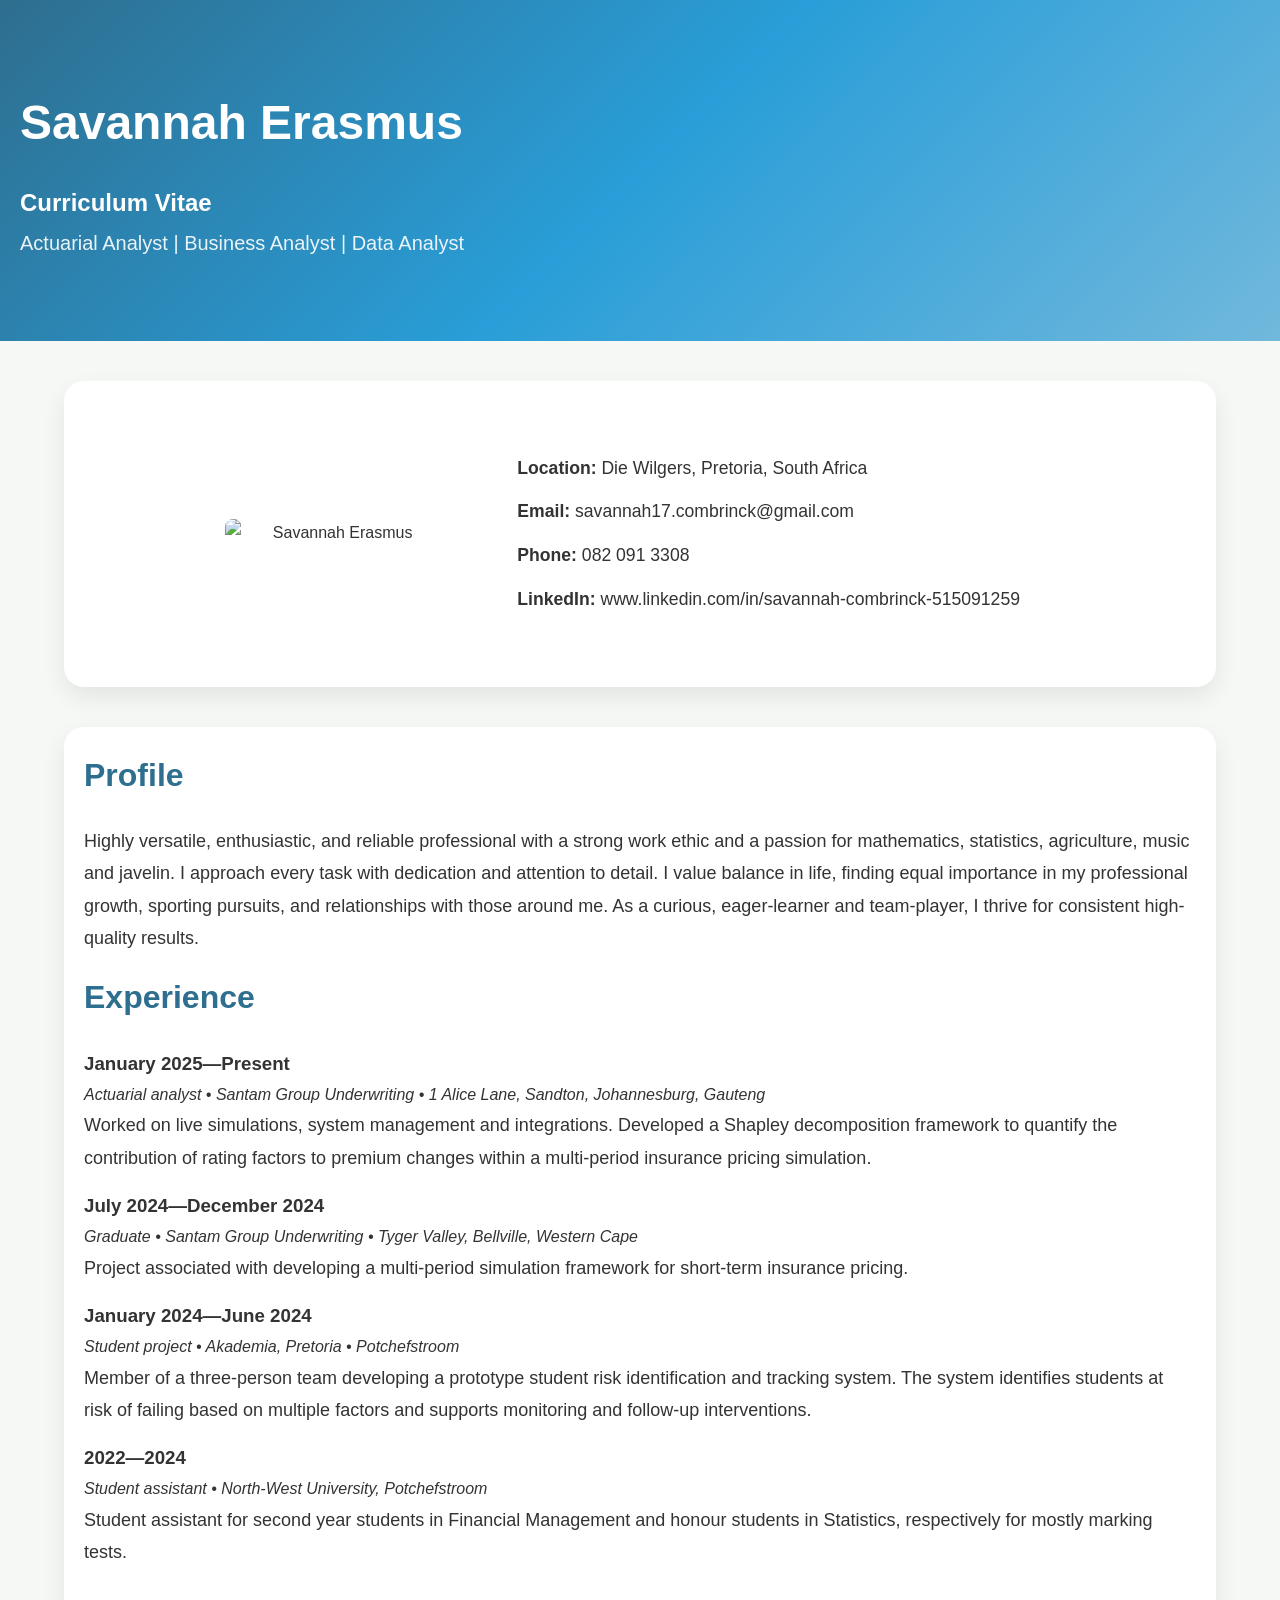
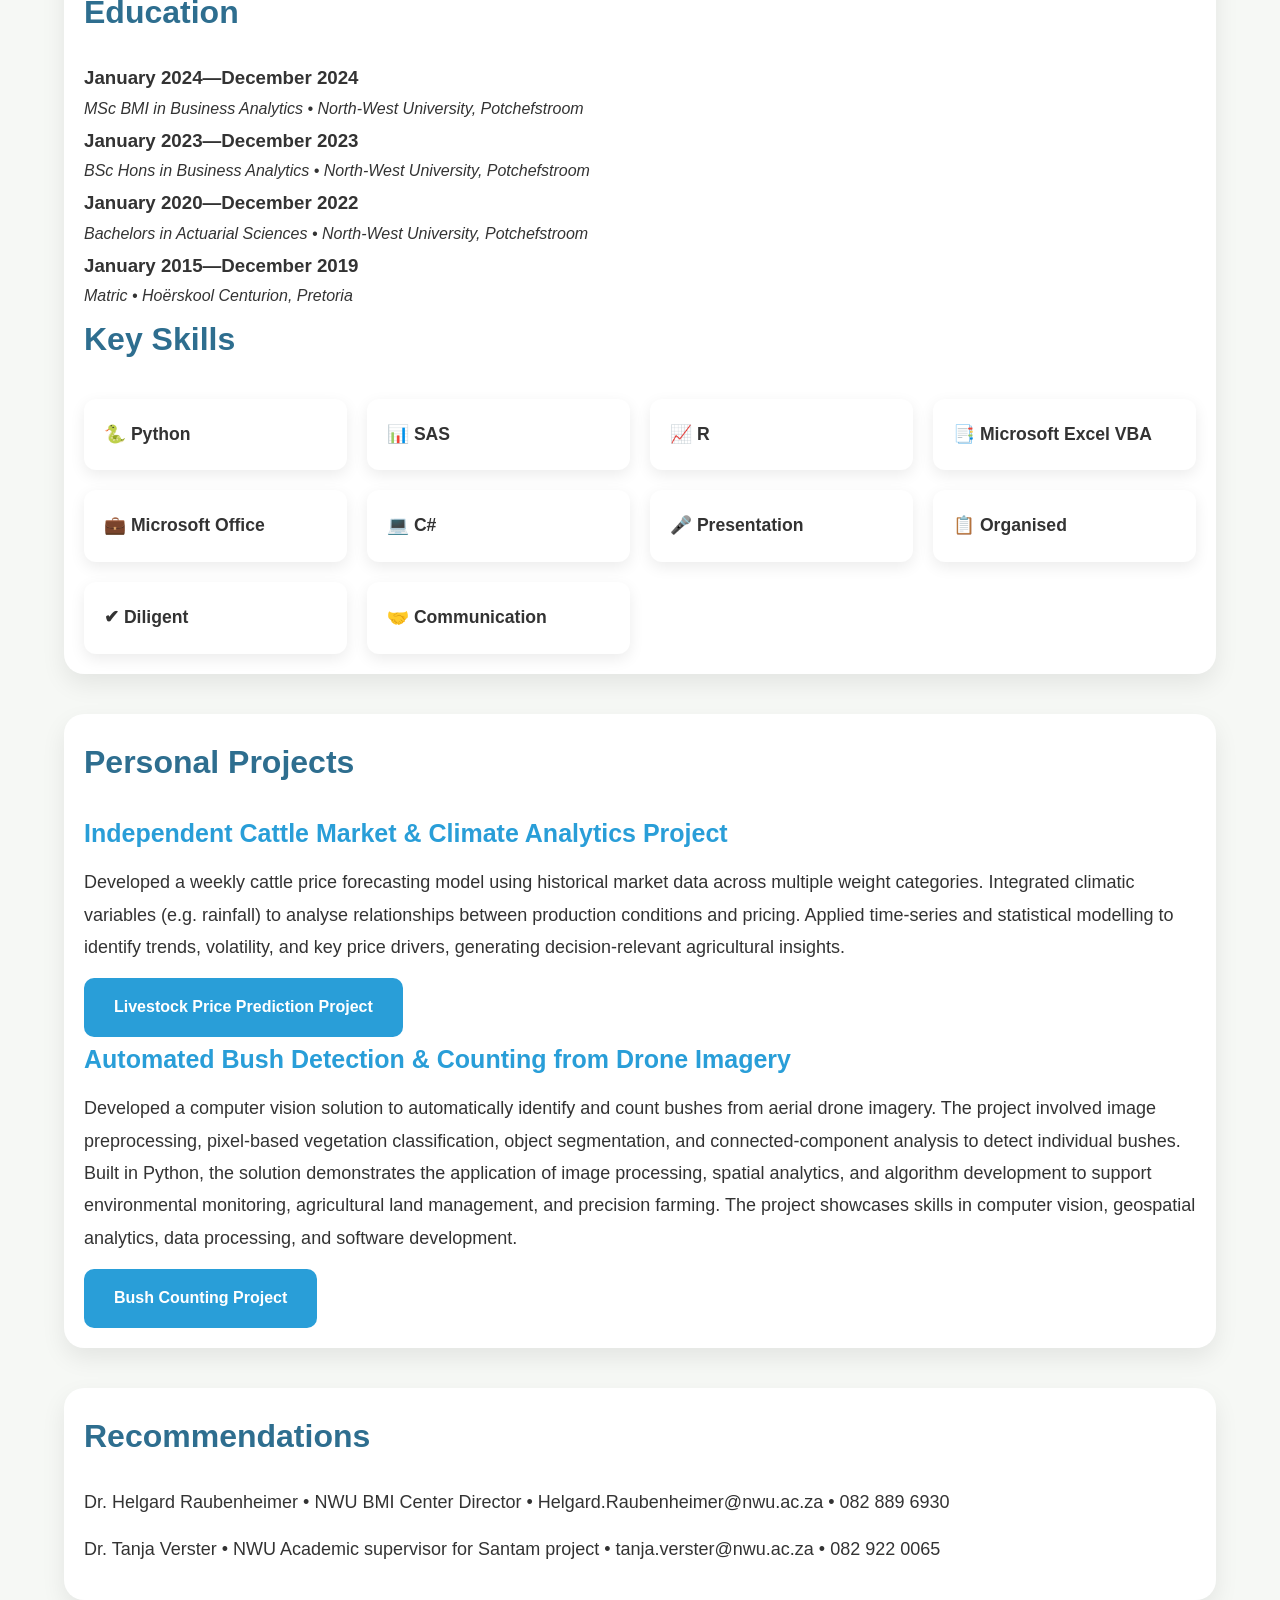
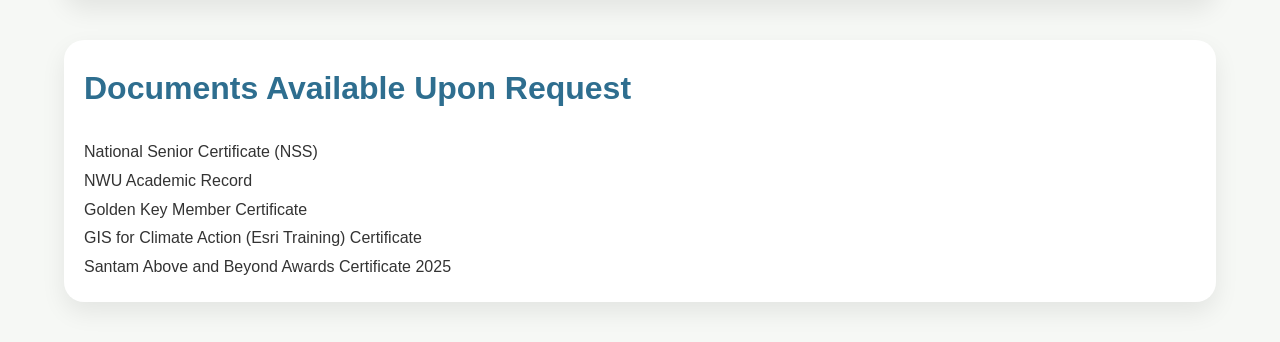
==== index.html @ 888c7ac5 "Rename portfolio index.html to index.html" ====
<!DOCTYPE html>
<html lang="en">

<head>
    <meta charset="UTF-8">
    <meta name="viewport"
          content="width=device-width, initial-scale=1.0">
    <title>Savannah Erasmus</title>
    <link rel="stylesheet" href="portfolio style.css">
</head>
<body>
    <!-- Header -->
    <header>
        <h1> Savannah Erasmus</h1>
        <h2>Curriculum Vitae</h2>
        <p>
            Actuarial Analyst | Business Analyst | Data Analyst
        </p>
    </header>

    <body>
        <section id="contact">
            <div class="contact-container">

                <div class="contact-left">
                    <img src="Portfolio image.png" alt="Savannah Erasmus">
                </div>

                <div class="contact-right">
                    <p><strong>Location:</strong> Die Wilgers, Pretoria, South Africa</p>
                    <p><strong>Email:</strong> savannah17.combrinck@gmail.com</p>
                    <p><strong>Phone:</strong> 082 091 3308</p>
                    <p><strong>LinkedIn:</strong> www.linkedin.com/in/savannah-combrinck-515091259 </p>
                    <!-- <p><strong>GitHub:</strong> Your GitHub URL</p> -->
                </div>

            </div>
        </section>
        <section>
            <h1>Profile</h1>
            <p>
                Highly versatile, enthusiastic, and reliable professional with a strong work ethic and a passion for 
                mathematics, statistics, agriculture, music and javelin. I approach every task with dedication and attention 
                to detail. I value balance in life, finding equal importance in my professional growth, sporting pursuits, 
                and relationships with those around me. As a curious, eager-learner and team-player, I thrive for consistent 
                high-quality results.
            </p>

            <h1>Experience</h1>
            <h3>January 2025—Present</h3>
            <em>Actuarial analyst • Santam Group Underwriting • 1 Alice Lane, Sandton, Johannesburg, Gauteng </em>
            <p>Worked on live simulations, system management and integrations. Developed a Shapley decomposition framework 
                to quantify the contribution of rating factors to premium changes within a multi-period insurance pricing 
                simulation.</p>
            <h3>July 2024—December 2024</h3>
            <em>Graduate • Santam Group Underwriting • Tyger Valley, Bellville, Western Cape</em>
            <p>Project associated with developing a multi-period simulation framework for short-term insurance pricing.</p>
            <h3>January 2024—June 2024</h3>
            <em>Student project • Akademia, Pretoria • Potchefstroom</em>
            <p>Member of a three-person team developing a prototype student risk identification and tracking system. The 
                system identifies students at risk of failing based on multiple factors and supports monitoring and 
                follow-up interventions.</p>
            <h3>2022—2024</h3>
            <em>Student assistant • North-West University, Potchefstroom</em>
            <p>Student assistant for second year students in Financial Management and honour students in Statistics, respectively for mostly marking tests.</p>

            <h1>Education</h1>
            <h3>January 2024—December 2024</h3>
            <em>MSc BMI in Business Analytics • North-West University, Potchefstroom   </em>
            
            <h3>January 2023—December 2023</h3>
            <em>BSc Hons in Business Analytics • North-West University, Potchefstroom  </em>

            <h3>January 2020—December 2022</h3>
            <em>Bachelors in Actuarial Sciences • North-West University, Potchefstroom  </em>

            <h3>January 2015—December 2019</h3>
            <em>Matric • Hoërskool Centurion, Pretoria  </em>

            <h1>Key Skills</h1>
            <div class="skills-grid">
                <div class="skill-card">🐍 Python</div>
                <div class="skill-card">📊 SAS</div>
                <div class="skill-card">📈 R</div>
                <div class="skill-card">📑 Microsoft Excel VBA</div>
                <div class="skill-card">💼 Microsoft Office</div>
                <div class="skill-card">💻 C#</div>
                <div class="skill-card">🎤 Presentation</div>
                <div class="skill-card">📋 Organised</div>
                <div class="skill-card">✔ Diligent</div>
                <div class="skill-card">🤝 Communication</div>
            </div>
        </section>

        <section>
            <h1>Personal Projects</h1>
            <h2>Independent Cattle Market & Climate Analytics Project</h2>
            <p>Developed a weekly cattle price forecasting model using historical market data across multiple weight 
                categories. Integrated climatic variables (e.g. rainfall) to analyse relationships between production 
                conditions and pricing. Applied time-series and statistical modelling to identify trends, volatility, and 
                key price drivers, generating decision-relevant agricultural insights.</p>
            <a href="Cattle_Price_Project/index_homepage.html" class="button">
                Livestock Price Prediction Project
            </a>        


            <h2>Automated Bush Detection & Counting from Drone Imagery</h2>
            <p>Developed a computer vision solution to automatically identify and count bushes from aerial drone imagery. 
                The project involved image preprocessing, pixel-based vegetation classification, object segmentation, and 
                connected-component analysis to detect individual bushes. Built in Python, the solution demonstrates the 
                application of image processing, spatial analytics, and algorithm development to support environmental 
                monitoring, agricultural land management, and precision farming. The project showcases skills in computer 
                vision, geospatial analytics, data processing, and software development.</p>
            <a href="Bush_Count_Project/index_homepage.html" class="button">
                Bush Counting Project
            </a>        
        </section>
        <section>
            <h1>Recommendations</h1>
            <p>Dr. Helgard Raubenheimer • NWU BMI Center Director • Helgard.Raubenheimer@nwu.ac.za • 082 889 6930</p>
            <p>Dr. Tanja Verster • NWU Academic supervisor for Santam project • tanja.verster@nwu.ac.za • 082 922 0065</p>
        </section>

        <section class="documents">
            <h1>Documents Available Upon Request</h1>
            <div class="document-grid">
                <div class="document-item">
                    National Senior Certificate (NSS)
                </div>
                <div class="document-item">
                    NWU Academic Record
                </div>
                <div class="document-item">
                    Golden Key Member Certificate
                </div>
                <div class="document-item">
                    GIS for Climate Action (Esri Training) Certificate
                </div>
                <div class="document-item">
                    Santam Above and Beyond Awards Certificate 2025
                </div>
            </div>
        </section>
    </body>

</body>
</html>
---- portfolio style.css ----
/* ===========================
   Theme Colours
=========================== */
:root {

    --primary: #2e6e8f;
    --secondary: #299ed8;
    --accent: #71b8dc;

    --background: #f6f8f5;
    --card-background: #ffffff;

    --text-dark: #333333;
    --text-light: #666666;

    --shadow: rgba(0,0,0,0.08);

}

html {
    scroll-behavior: smooth;
}
/* ===========================
   General Page Styling
=========================== */
* {
    margin: 0;
    padding: 0;
    box-sizing: border-box;
}
body {
    font-family: Arial, Helvetica, sans-serif;
    background: var(--background);
    color: var(--text-dark);
    line-height: 1.8;
}

/* ===========================
   Header
=========================== */
header {
    background: linear-gradient(135deg, var(--primary),
        var(--secondary),
        var(--accent));
    color: white;
    text-align: left;
    padding: 80px 20px;
}
header h1{
    font-size:48px;
    margin-bottom:15px;
}
header p{
    font-size:20px;
    opacity:0.9;
}

#contact{
    padding:60px 10%;
}

.contact-container{
    display:grid;
    grid-template-columns: 1fr 2fr;
    gap:40px;
    align-items:center;
}

.contact-left{
    text-align:center;
}

.contact-left img{
    width:220px;
    border-radius:8px;
}

.contact-right p{
    margin:12px 0;
    font-size:1.1rem;
}

/* ===========================
   Hero
=========================== */
.hero{
    max-width:900px;
    margin:auto;
    text-align:center;
    padding:70px 30px;
}
.hero h2{
    font-size:38px;
    margin-bottom:20px;
}
.hero p{
    font-size:20px;
    color:var(--text-light);
    margin-bottom:40px;
}
.button {
    display: inline-block;
    background: var(--secondary);
    color: white;
    text-decoration: none;
    padding: 15px 30px;
    border-radius: 10px;
    font-weight: bold;
    transition: 0.3s ease;
}
.button:hover {
    background: var(--primary);
    transform: translateY(-2px);
}

/* ===========================
   Button
=========================== */
button{
    background:var(--secondary);
    color:white;
    border:none;
    padding:16px 35px;
    border-radius:40px;
    font-size:18px;
    cursor:pointer;
    transition:0.3s;
}
button:hover{
    background:var(--primary);
    transform:translateY(-3px);
}

/* ===========================
   Content Sections
=========================== */
section{
    background:var(--card-background);
    width: 90%;
    margin:40px auto;
    padding:20px;
    border-radius: 20px;
    box-shadow: 0px 10px 25px var(--shadow);
    box-sizing: border-box;
}
section h1{
    color:var(--primary);
    margin-bottom:20px;
    font-size:32px;
}

section h2{
    color:var(--secondary);
    margin-bottom:10px;
    font-size:25px;
}
section p{
    font-size:18px;
    margin-bottom: 15px;
}
ul{
    padding-left:25px;
    font-size:18px;
}
li{
    margin-bottom:12px;
}
section img{
    display: block;
    margin: 0 auto;
}

#skills{
    padding:60px 10%;
    text-align:center;
}

.skills-grid{
    display:grid;
    grid-template-columns:repeat(auto-fit, minmax(220px, 1fr));
    gap:20px;
    margin-top:30px;
}

.skill-card{
    background:#fff;
    padding:20px;
    border-radius:12px;
    box-shadow:0 5px 15px rgba(0,0,0,0.08);
    font-size:1.1rem;
    font-weight:600;
    transition:0.3s;
}

.skill-card:hover{
    transform:translateY(-5px);
    box-shadow:0 10px 25px rgba(0,0,0,0.15);
}

/* ===========================
   Footer
=========================== */
footer{
    text-align:center;
    padding:40px;
    color:var(--text-light);
}

/* ===========================
   Hero with side images
=========================== */
.hero-wrapper{
    display:grid;
    grid-template-columns: 25% 50% 25%;
    align-items:stretch;
    width: 100%;
    margin:40px auto;
    min-height: 350px;
}
.hero-image-container {
    display:flex;
    justify-content:center;
    align-items:center;
    overflow:hidden;
}
.hero-image {
    width:100%;
    height:100%;
    object-fit:cover;
}
.hero {
    background:var(--card-background);
    border-radius:20px;
    padding:50px;
    display:flex;
    flex-direction:column;
    justify-content:center;
    align-items:center;
    text-align:center;
    box-shadow:
        0px 10px 25px var(--shadow);
}
.hero h2 {
    font-size:38px;
    margin-bottom:20px;
}
.hero p {
    font-size:20px;
    color:var(--text-dark);
}
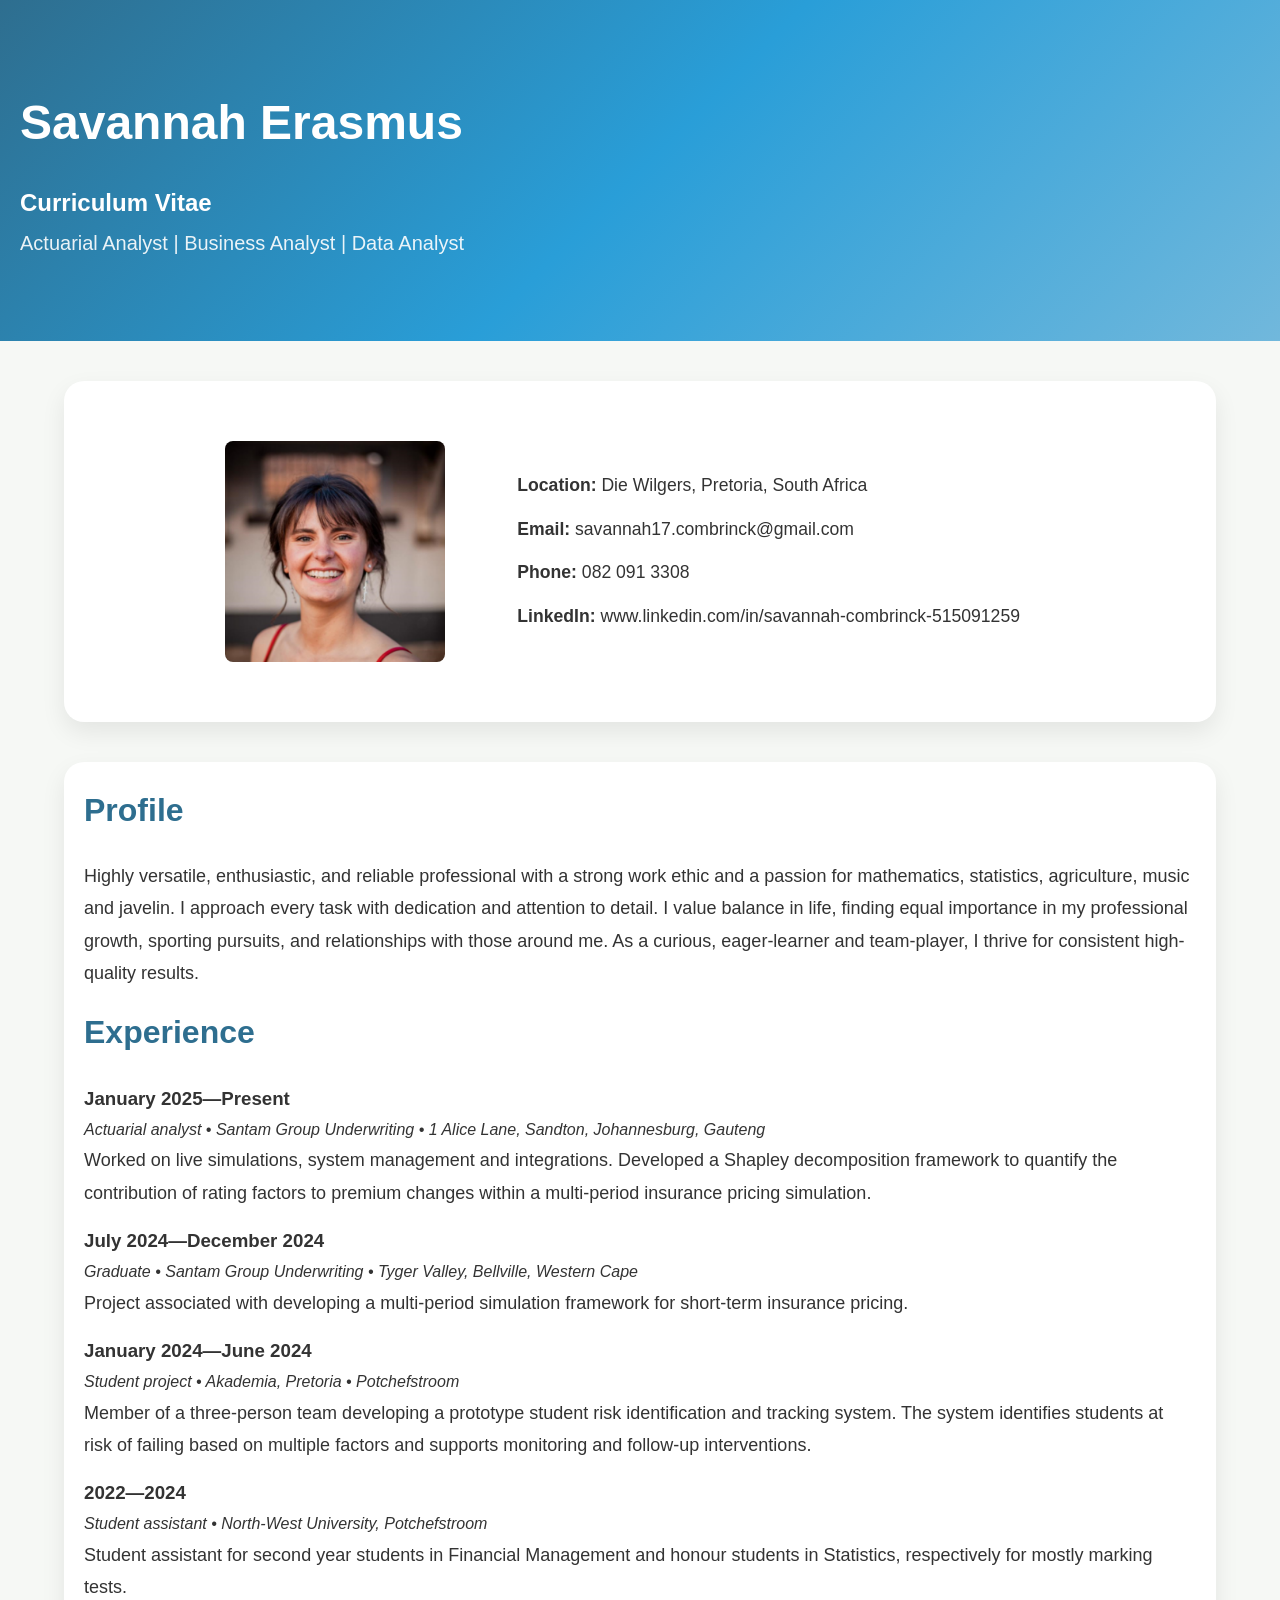
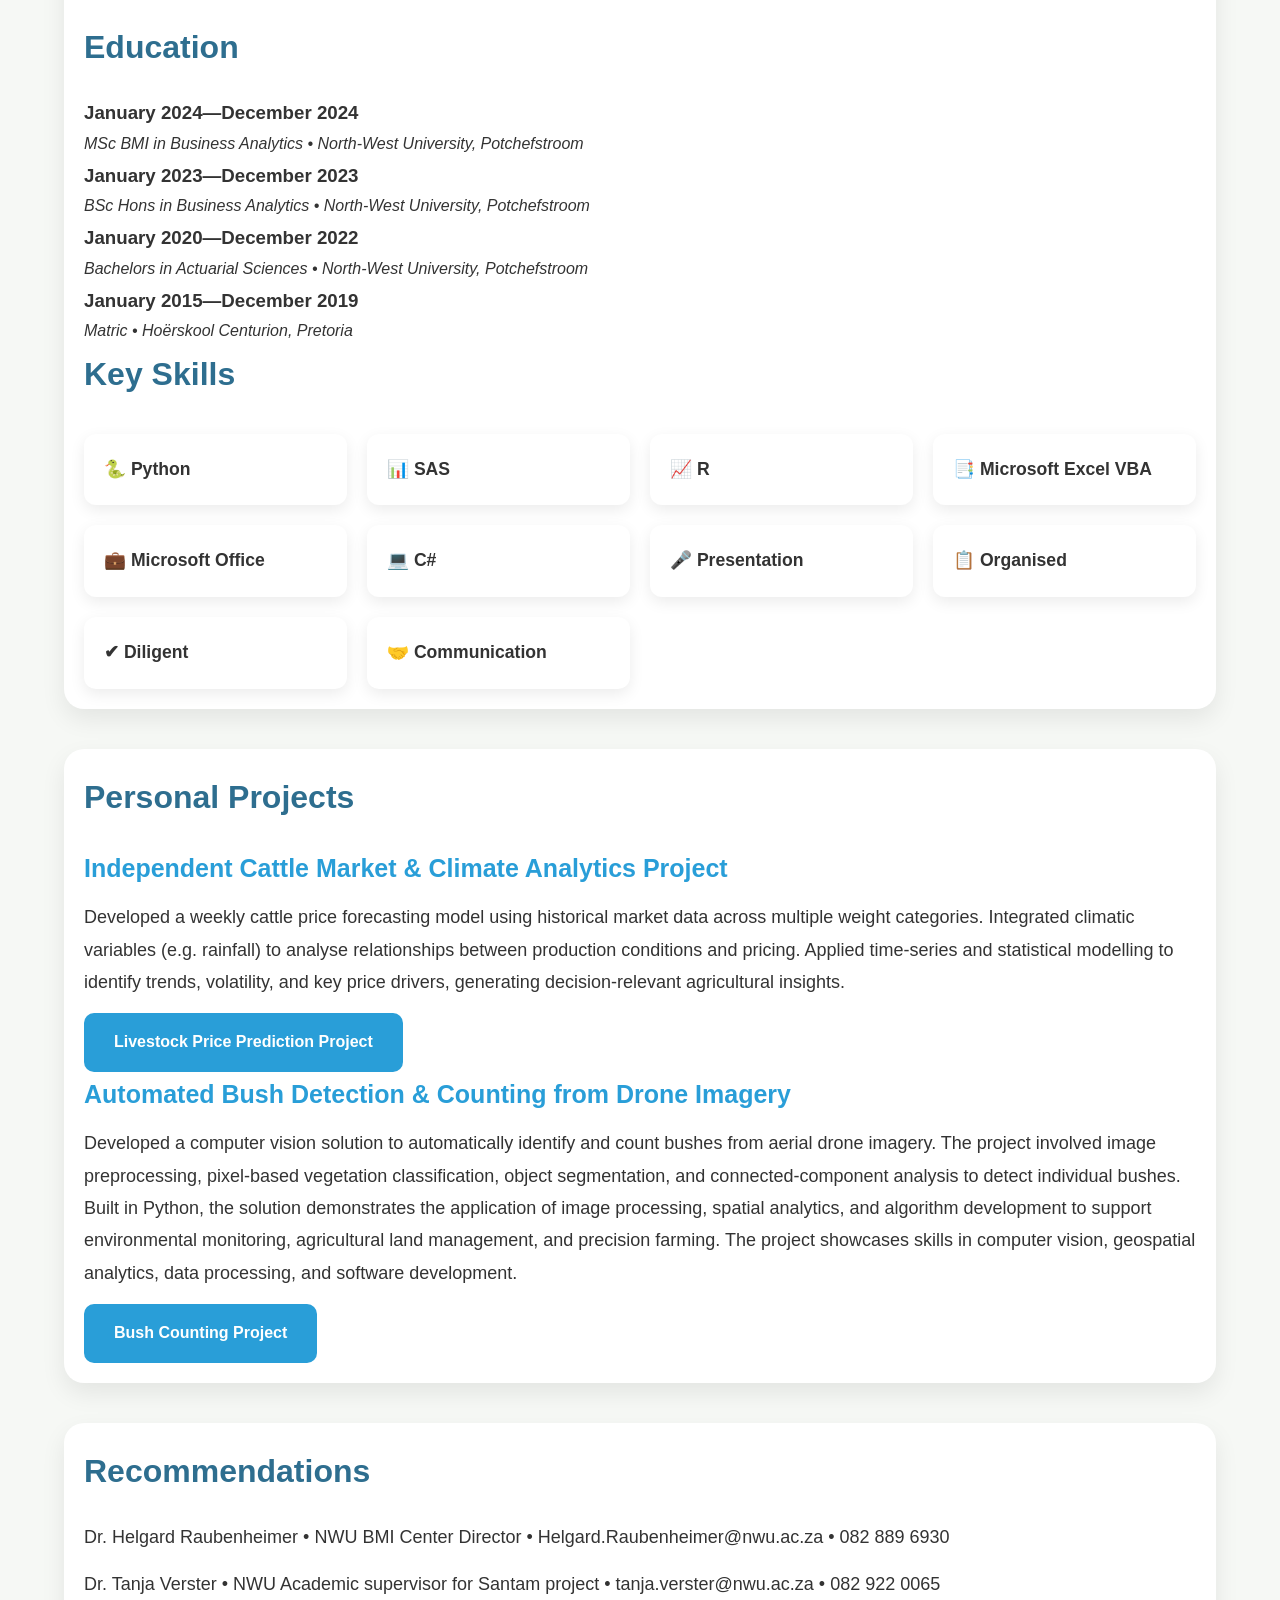
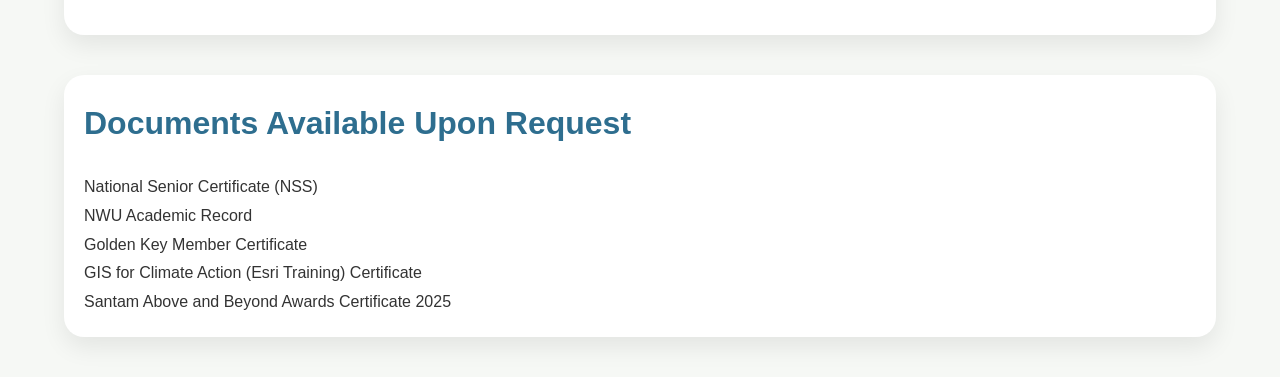
==== commit 94f5d9a9: "Add id to personal projects section" ====
--- a/index.html
+++ b/index.html
@@ -6,7 +6,7 @@
     <meta name="viewport"
           content="width=device-width, initial-scale=1.0">
     <title>Savannah Erasmus</title>
-    <link rel="stylesheet" href="portfolio style.css">
+    <link rel="stylesheet" href="style.css">
 </head>
 <body>
     <!-- Header -->
@@ -92,7 +92,7 @@
             </div>
         </section>
 
-        <section>
+        <section id="personal-project">
             <h1>Personal Projects</h1>
             <h2>Independent Cattle Market & Climate Analytics Project</h2>
             <p>Developed a weekly cattle price forecasting model using historical market data across multiple weight 
--- a/style.css
+++ b/style.css
@@ -0,0 +1,250 @@
+/* ===========================
+   Theme Colours
+=========================== */
+:root {
+
+    --primary: #2e6e8f;
+    --secondary: #299ed8;
+    --accent: #71b8dc;
+
+    --background: #f6f8f5;
+    --card-background: #ffffff;
+
+    --text-dark: #333333;
+    --text-light: #666666;
+
+    --shadow: rgba(0,0,0,0.08);
+
+}
+
+html {
+    scroll-behavior: smooth;
+}
+/* ===========================
+   General Page Styling
+=========================== */
+* {
+    margin: 0;
+    padding: 0;
+    box-sizing: border-box;
+}
+body {
+    font-family: Arial, Helvetica, sans-serif;
+    background: var(--background);
+    color: var(--text-dark);
+    line-height: 1.8;
+}
+
+/* ===========================
+   Header
+=========================== */
+header {
+    background: linear-gradient(135deg, var(--primary),
+        var(--secondary),
+        var(--accent));
+    color: white;
+    text-align: left;
+    padding: 80px 20px;
+}
+header h1{
+    font-size:48px;
+    margin-bottom:15px;
+}
+header p{
+    font-size:20px;
+    opacity:0.9;
+}
+
+#contact{
+    padding:60px 10%;
+}
+
+.contact-container{
+    display:grid;
+    grid-template-columns: 1fr 2fr;
+    gap:40px;
+    align-items:center;
+}
+
+.contact-left{
+    text-align:center;
+}
+
+.contact-left img{
+    width:220px;
+    border-radius:8px;
+}
+
+.contact-right p{
+    margin:12px 0;
+    font-size:1.1rem;
+}
+
+/* ===========================
+   Hero
+=========================== */
+.hero{
+    max-width:900px;
+    margin:auto;
+    text-align:center;
+    padding:70px 30px;
+}
+.hero h2{
+    font-size:38px;
+    margin-bottom:20px;
+}
+.hero p{
+    font-size:20px;
+    color:var(--text-light);
+    margin-bottom:40px;
+}
+.button {
+    display: inline-block;
+    background: var(--secondary);
+    color: white;
+    text-decoration: none;
+    padding: 15px 30px;
+    border-radius: 10px;
+    font-weight: bold;
+    transition: 0.3s ease;
+}
+.button:hover {
+    background: var(--primary);
+    transform: translateY(-2px);
+}
+
+/* ===========================
+   Button
+=========================== */
+button{
+    background:var(--secondary);
+    color:white;
+    border:none;
+    padding:16px 35px;
+    border-radius:40px;
+    font-size:18px;
+    cursor:pointer;
+    transition:0.3s;
+}
+button:hover{
+    background:var(--primary);
+    transform:translateY(-3px);
+}
+
+/* ===========================
+   Content Sections
+=========================== */
+section{
+    background:var(--card-background);
+    width: 90%;
+    margin:40px auto;
+    padding:20px;
+    border-radius: 20px;
+    box-shadow: 0px 10px 25px var(--shadow);
+    box-sizing: border-box;
+}
+section h1{
+    color:var(--primary);
+    margin-bottom:20px;
+    font-size:32px;
+}
+
+section h2{
+    color:var(--secondary);
+    margin-bottom:10px;
+    font-size:25px;
+}
+section p{
+    font-size:18px;
+    margin-bottom: 15px;
+}
+ul{
+    padding-left:25px;
+    font-size:18px;
+}
+li{
+    margin-bottom:12px;
+}
+section img{
+    display: block;
+    margin: 0 auto;
+}
+
+#skills{
+    padding:60px 10%;
+    text-align:center;
+}
+
+.skills-grid{
+    display:grid;
+    grid-template-columns:repeat(auto-fit, minmax(220px, 1fr));
+    gap:20px;
+    margin-top:30px;
+}
+
+.skill-card{
+    background:#fff;
+    padding:20px;
+    border-radius:12px;
+    box-shadow:0 5px 15px rgba(0,0,0,0.08);
+    font-size:1.1rem;
+    font-weight:600;
+    transition:0.3s;
+}
+
+.skill-card:hover{
+    transform:translateY(-5px);
+    box-shadow:0 10px 25px rgba(0,0,0,0.15);
+}
+
+/* ===========================
+   Footer
+=========================== */
+footer{
+    text-align:center;
+    padding:40px;
+    color:var(--text-light);
+}
+
+/* ===========================
+   Hero with side images
+=========================== */
+.hero-wrapper{
+    display:grid;
+    grid-template-columns: 25% 50% 25%;
+    align-items:stretch;
+    width: 100%;
+    margin:40px auto;
+    min-height: 350px;
+}
+.hero-image-container {
+    display:flex;
+    justify-content:center;
+    align-items:center;
+    overflow:hidden;
+}
+.hero-image {
+    width:100%;
+    height:100%;
+    object-fit:cover;
+}
+.hero {
+    background:var(--card-background);
+    border-radius:20px;
+    padding:50px;
+    display:flex;
+    flex-direction:column;
+    justify-content:center;
+    align-items:center;
+    text-align:center;
+    box-shadow:
+        0px 10px 25px var(--shadow);
+}
+.hero h2 {
+    font-size:38px;
+    margin-bottom:20px;
+}
+.hero p {
+    font-size:20px;
+    color:var(--text-dark);
+}
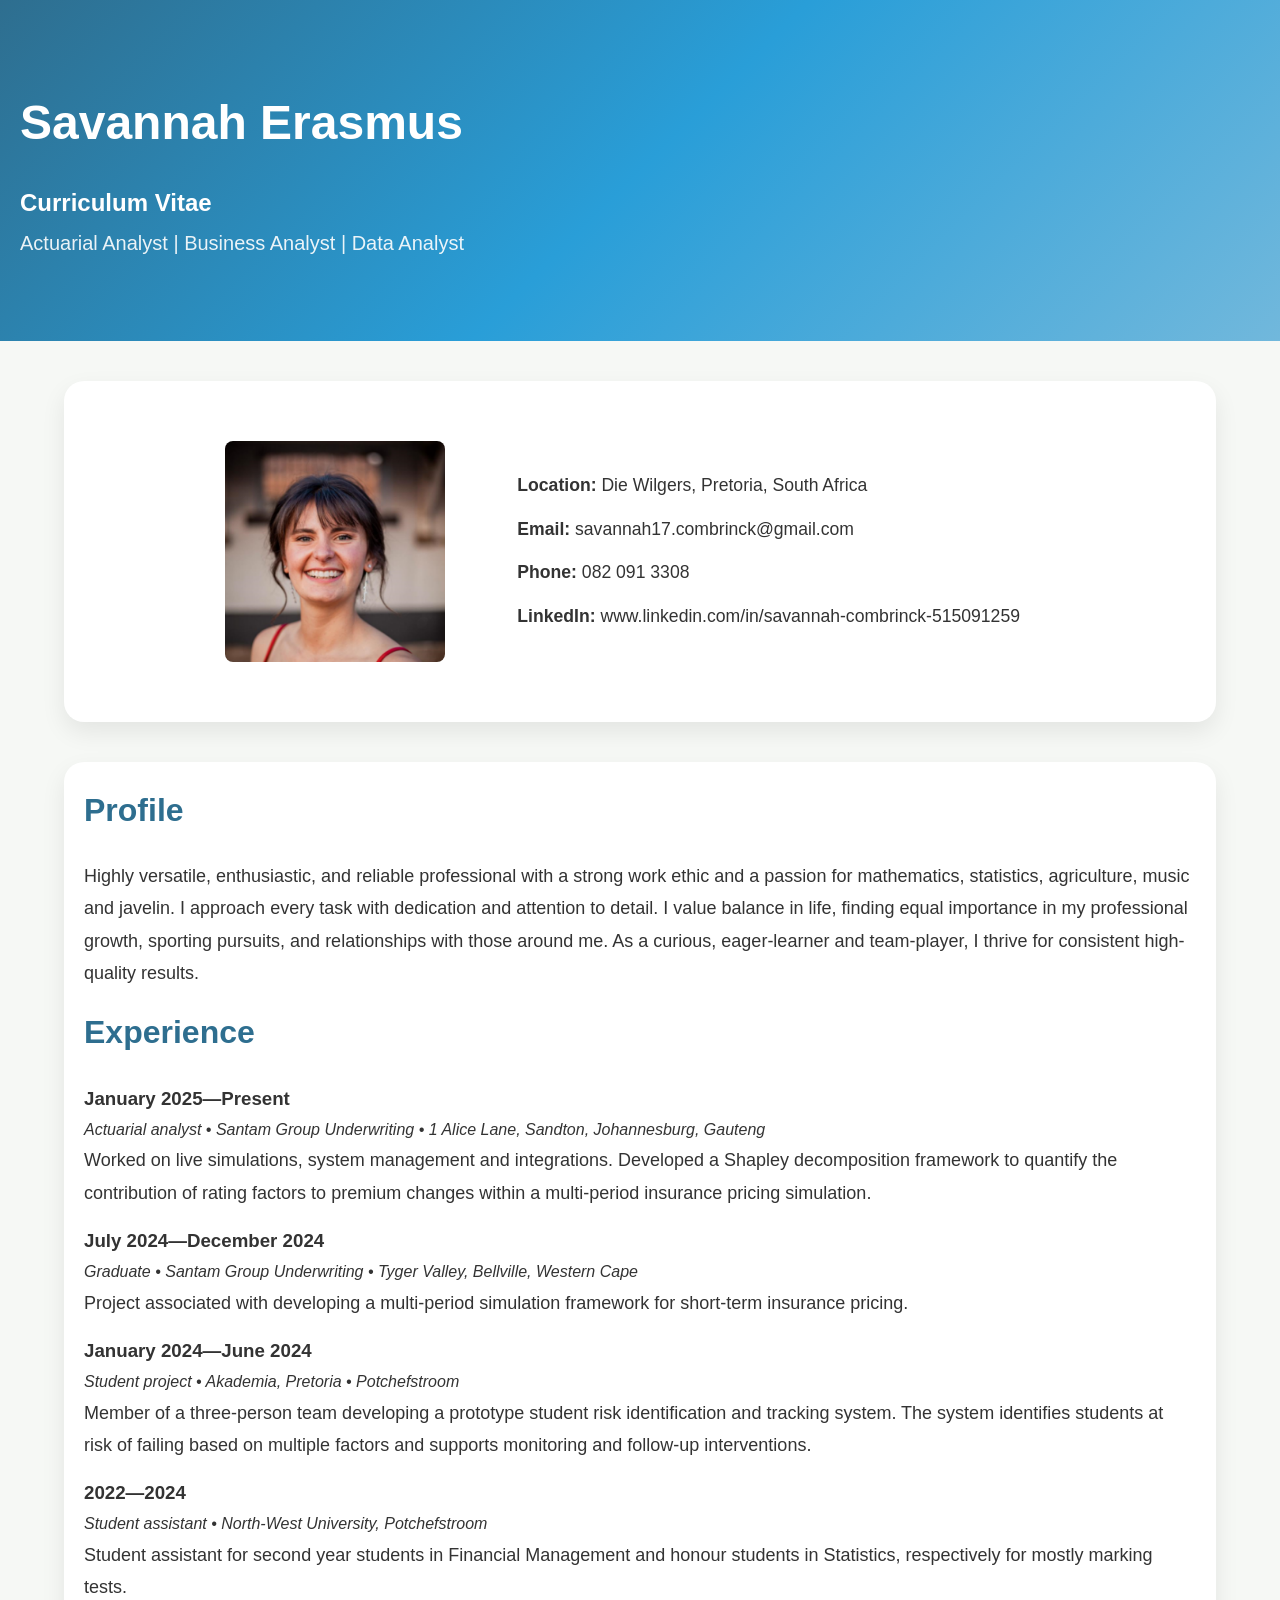
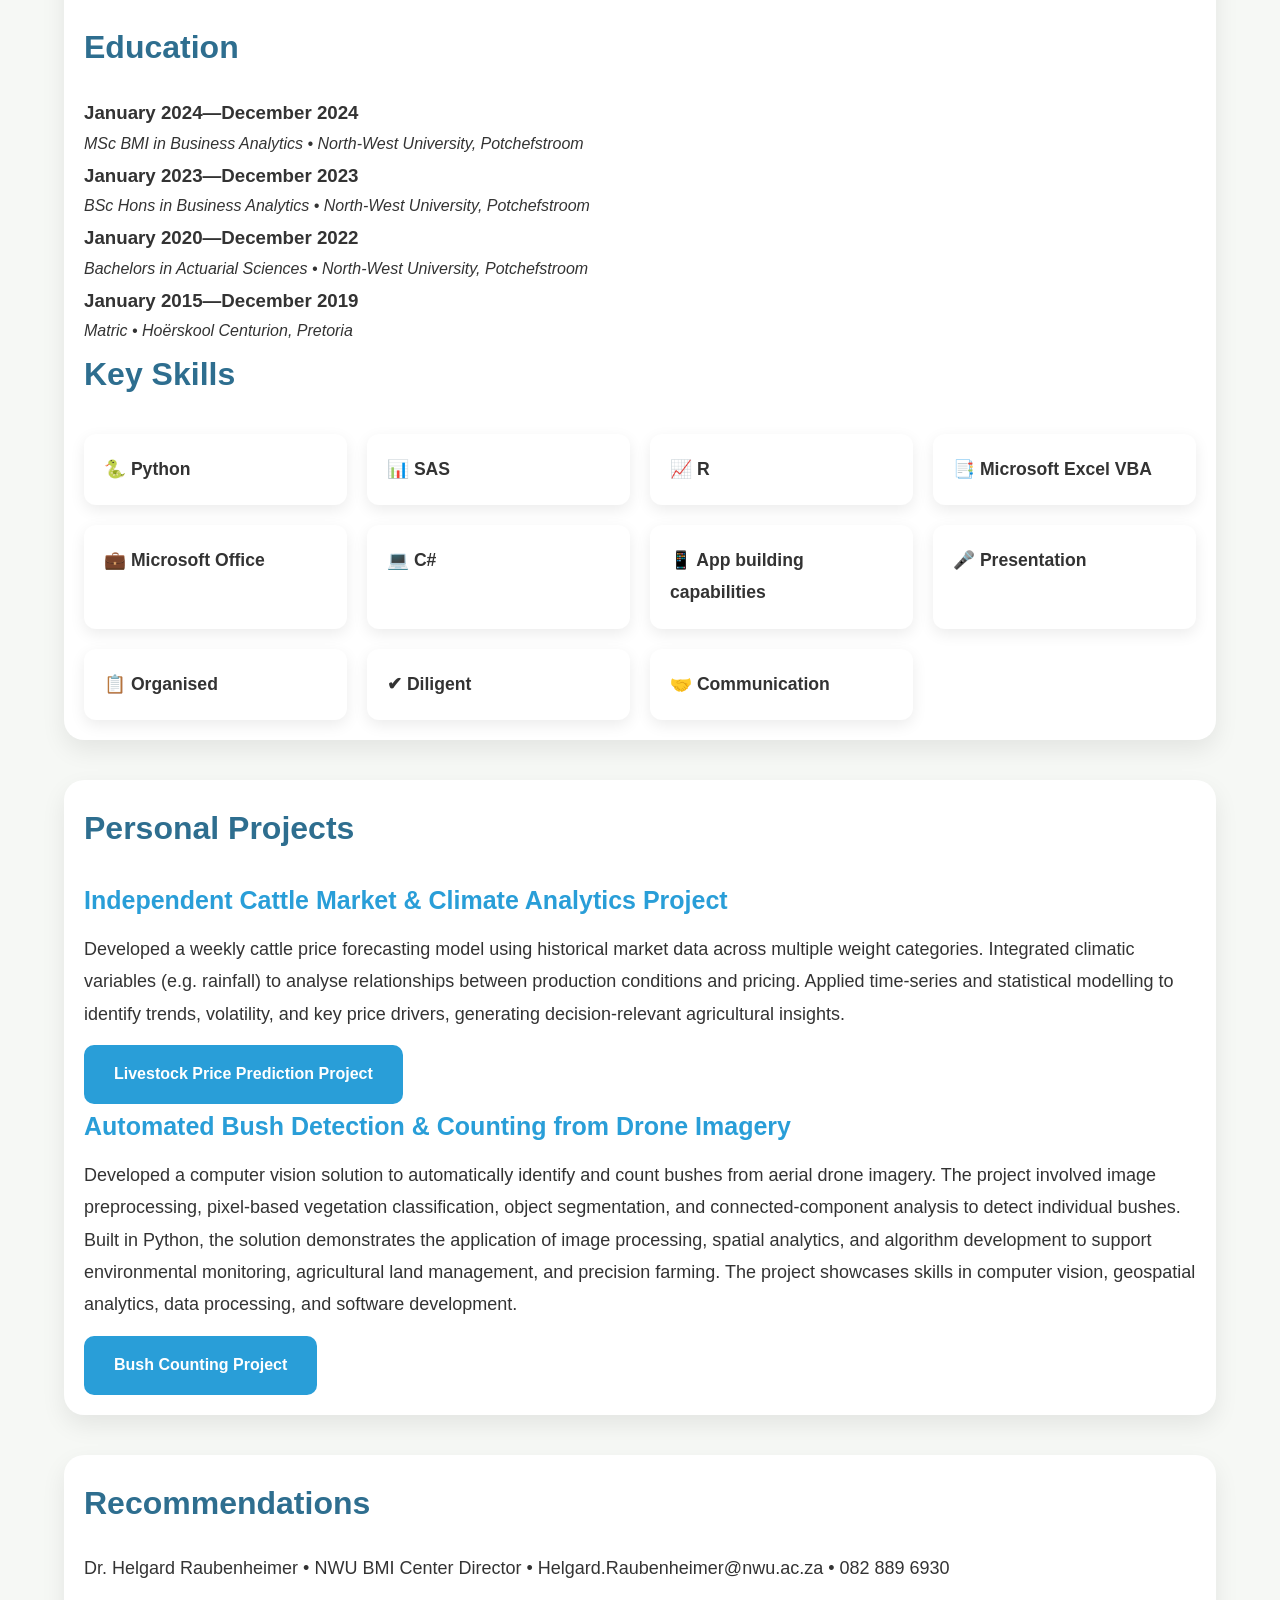
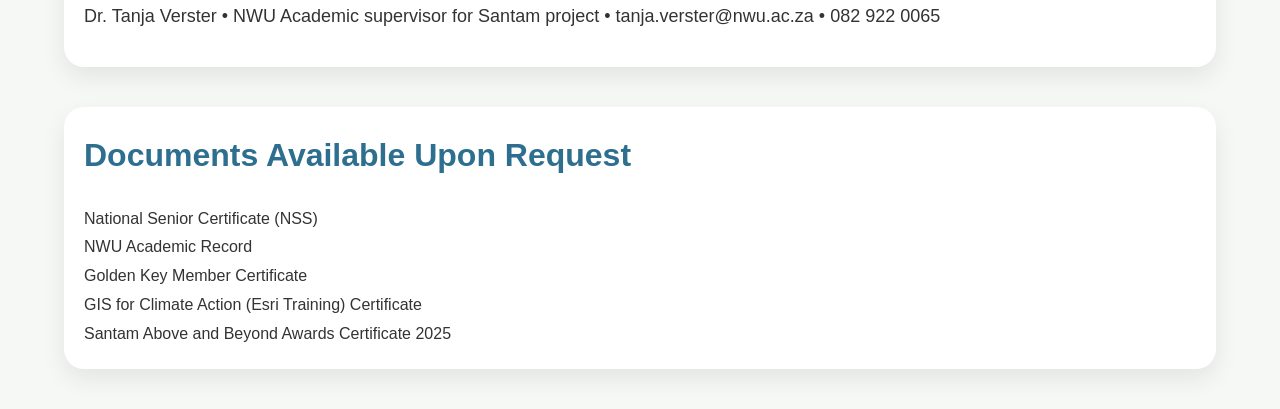
==== commit a25a32b7: "Add app building capabilities to skill cards" ====
--- a/index.html
+++ b/index.html
@@ -85,6 +85,7 @@
                 <div class="skill-card">📑 Microsoft Excel VBA</div>
                 <div class="skill-card">💼 Microsoft Office</div>
                 <div class="skill-card">💻 C#</div>
+                <div class="skill-card">📱 App building capabilities</div>
                 <div class="skill-card">🎤 Presentation</div>
                 <div class="skill-card">📋 Organised</div>
                 <div class="skill-card">✔ Diligent</div>
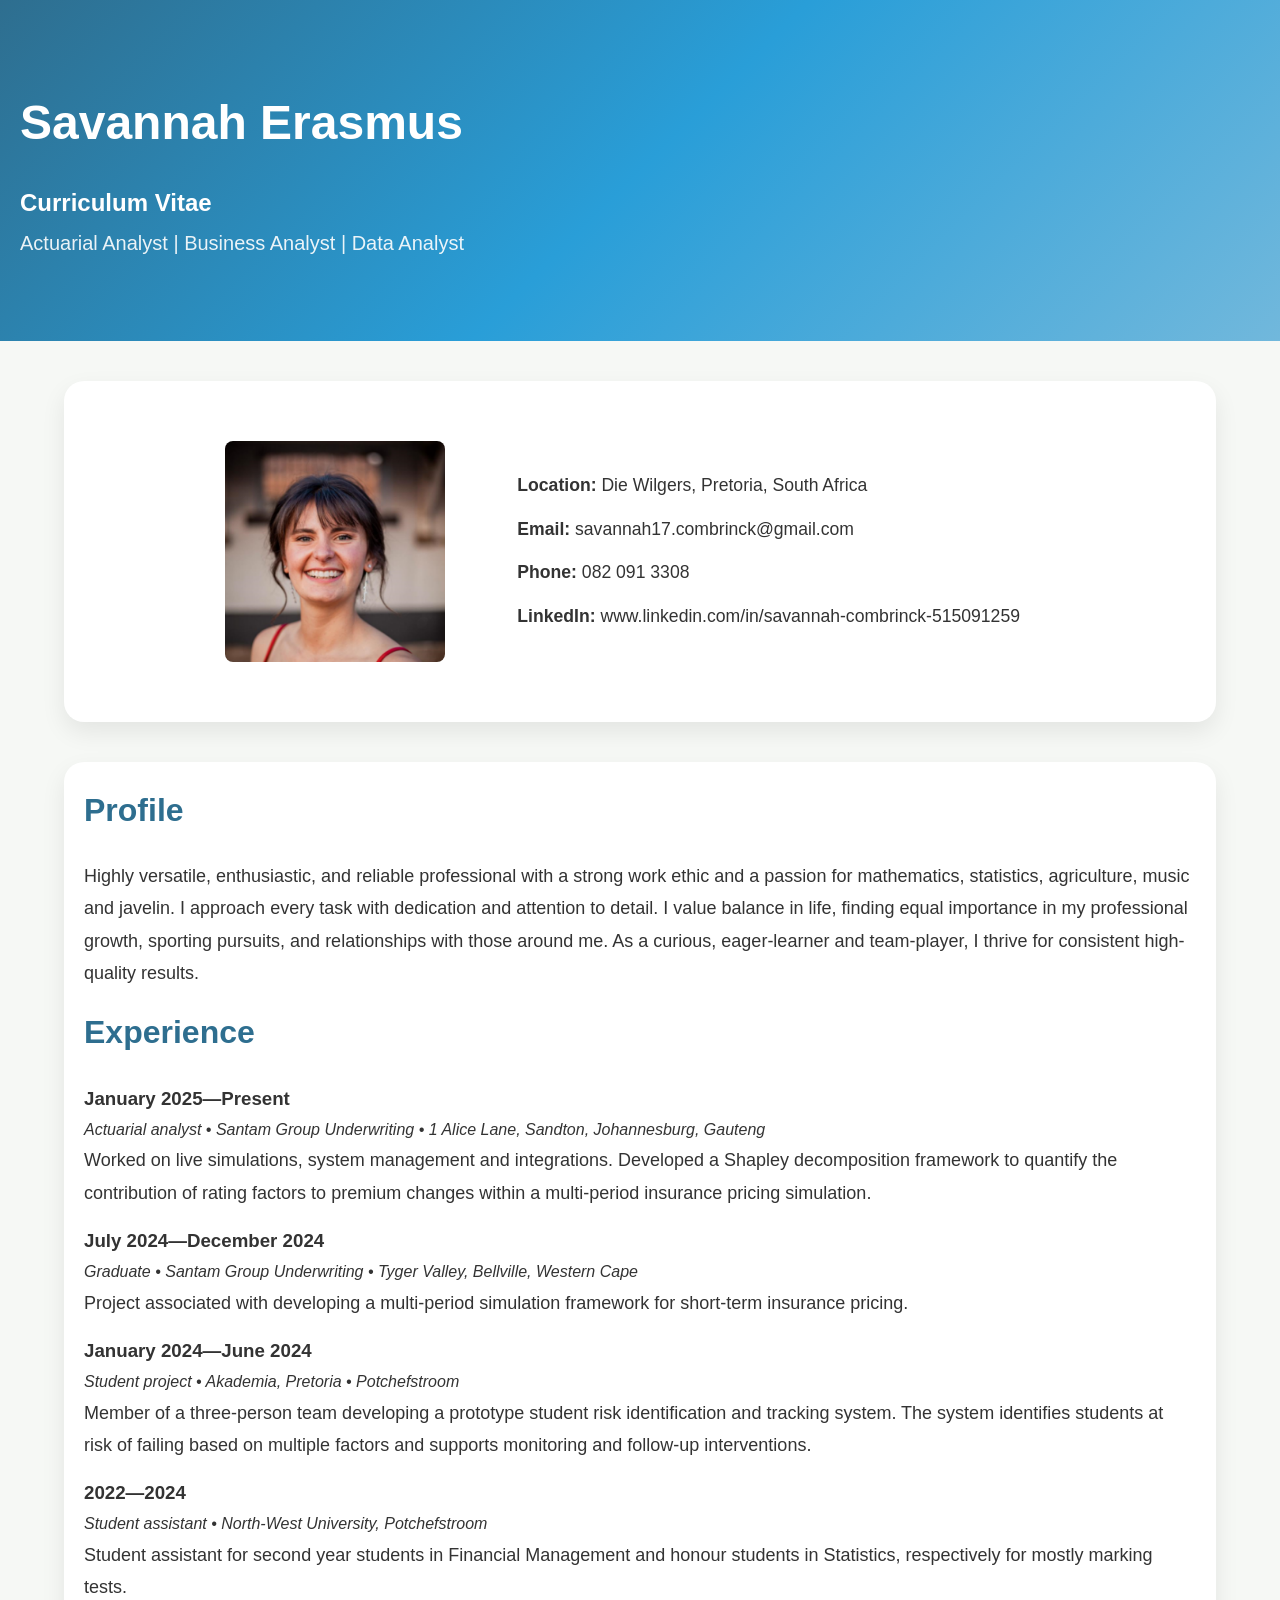
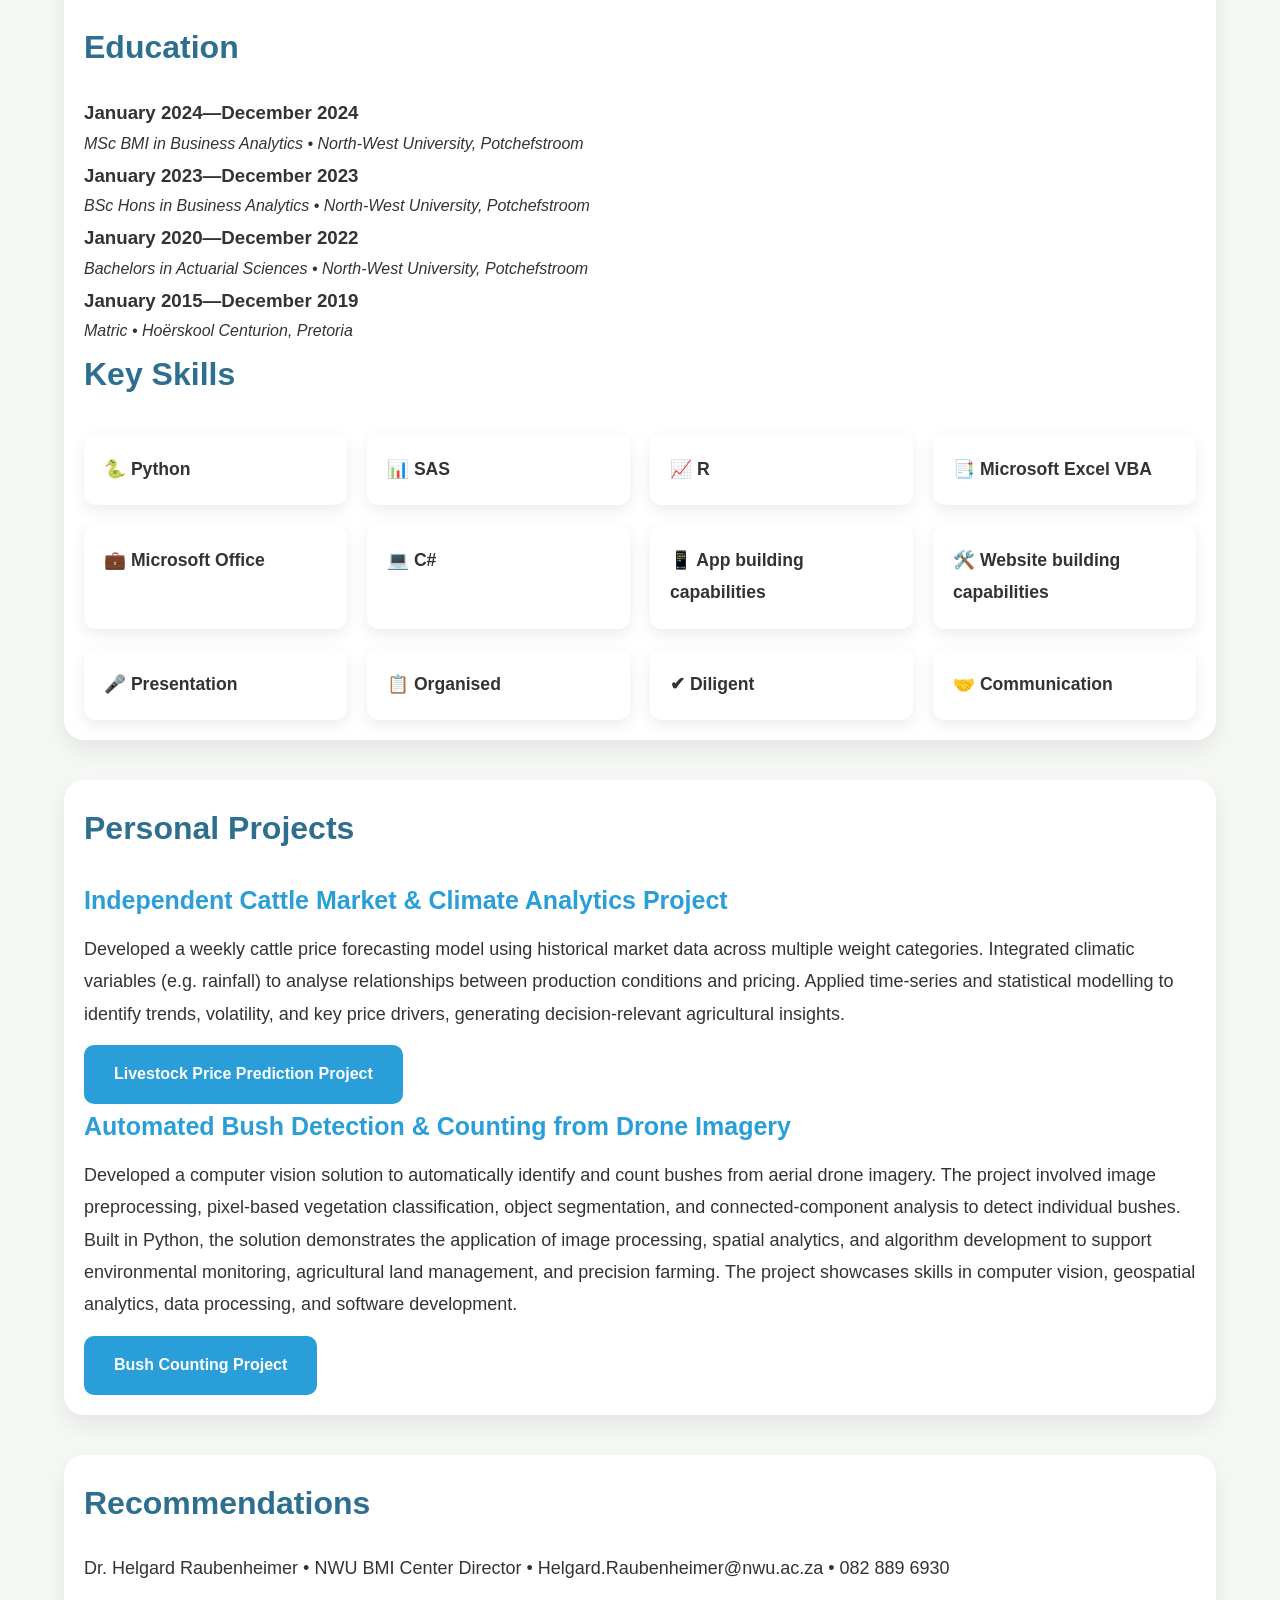
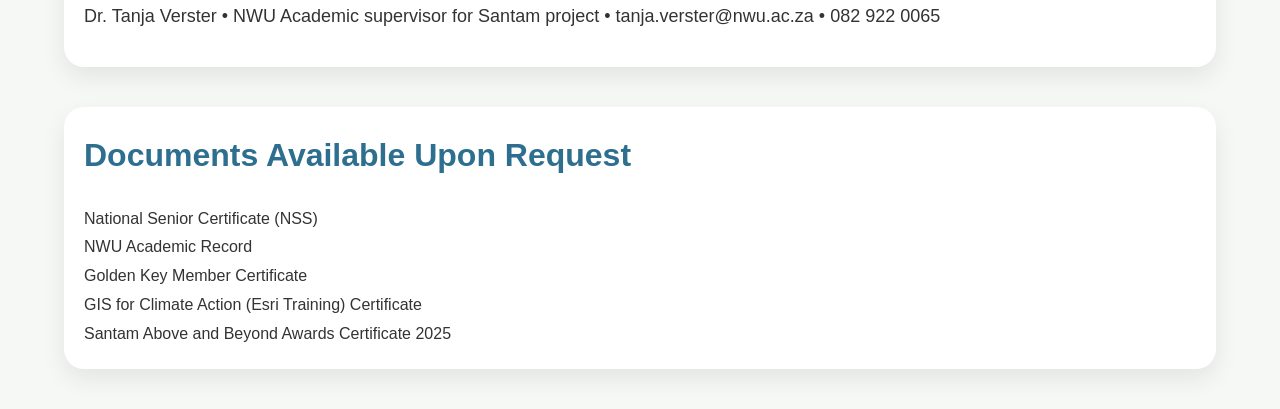
==== commit e82df2ed: "Add website building capabilities skill card" ====
--- a/index.html
+++ b/index.html
@@ -86,6 +86,7 @@
                 <div class="skill-card">💼 Microsoft Office</div>
                 <div class="skill-card">💻 C#</div>
                 <div class="skill-card">📱 App building capabilities</div>
+                <div class="skill-card">🛠️ Website building capabilities</div>
                 <div class="skill-card">🎤 Presentation</div>
                 <div class="skill-card">📋 Organised</div>
                 <div class="skill-card">✔ Diligent</div>
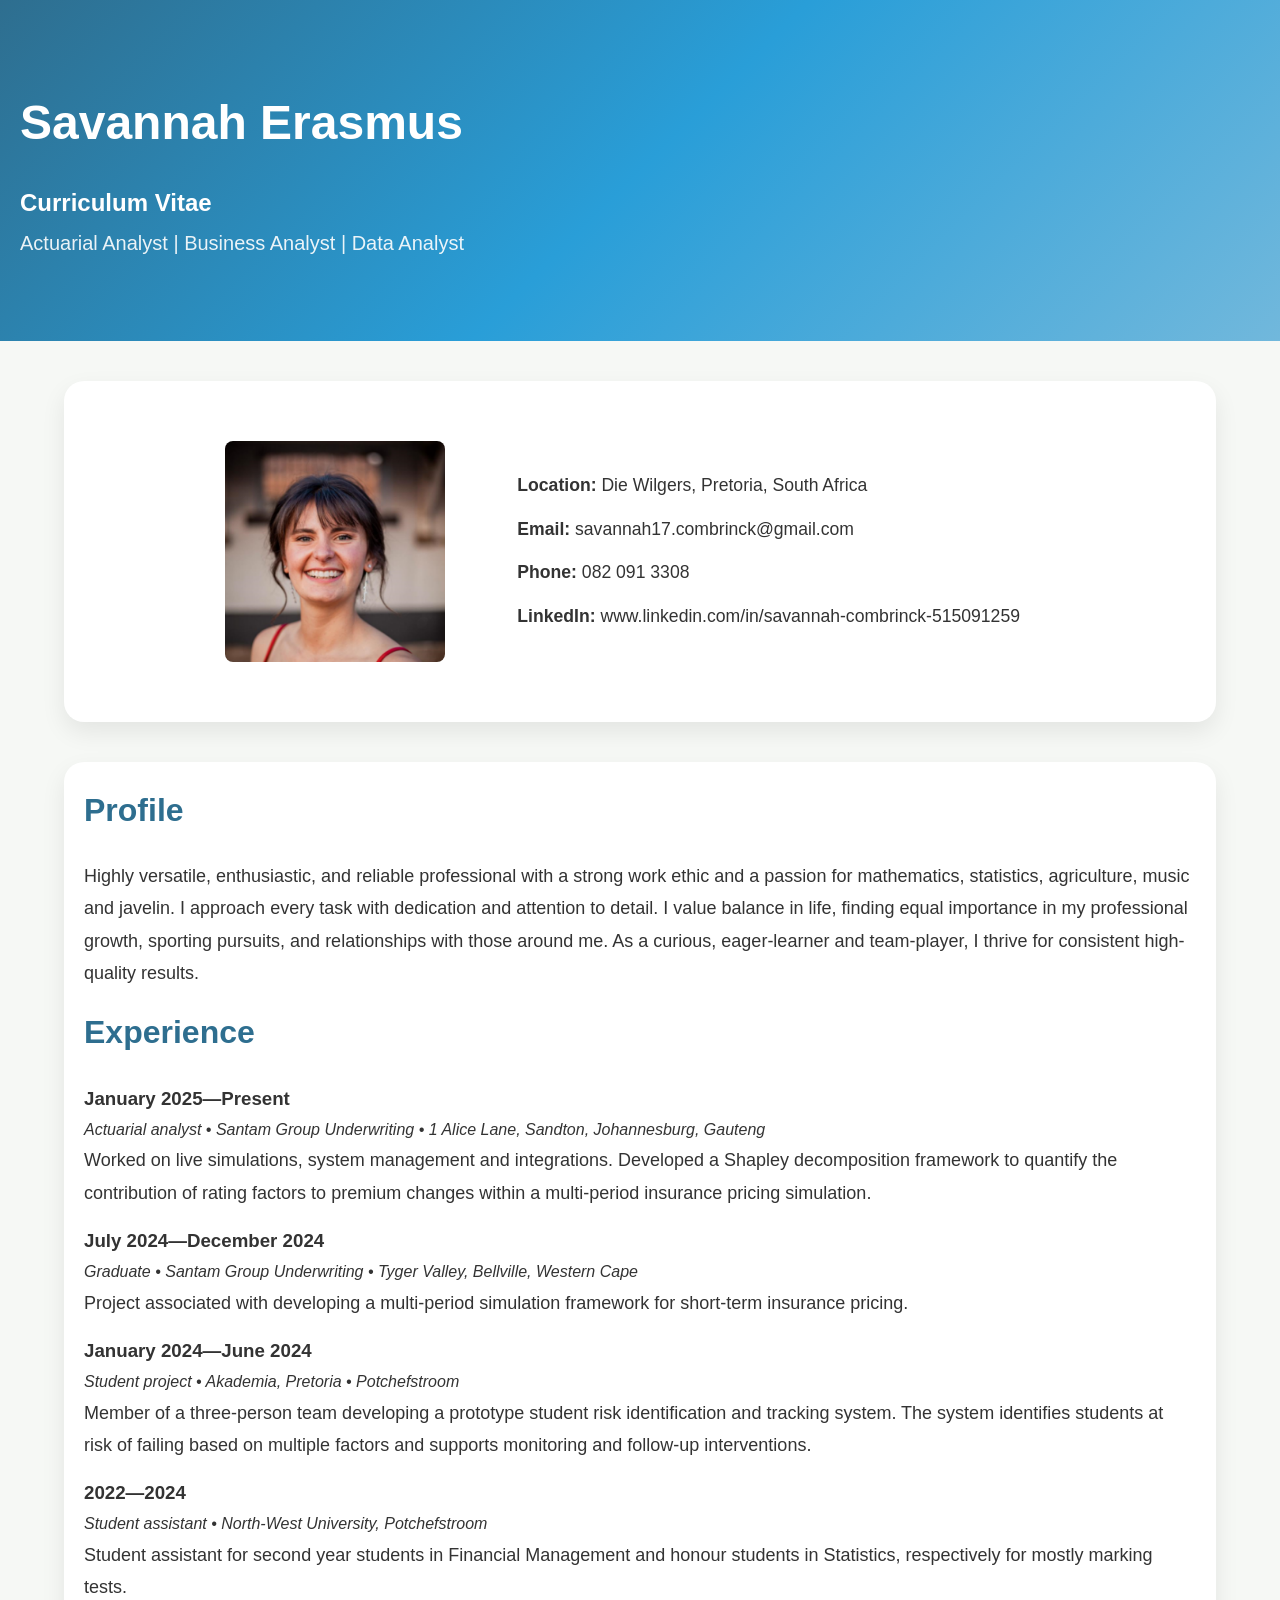
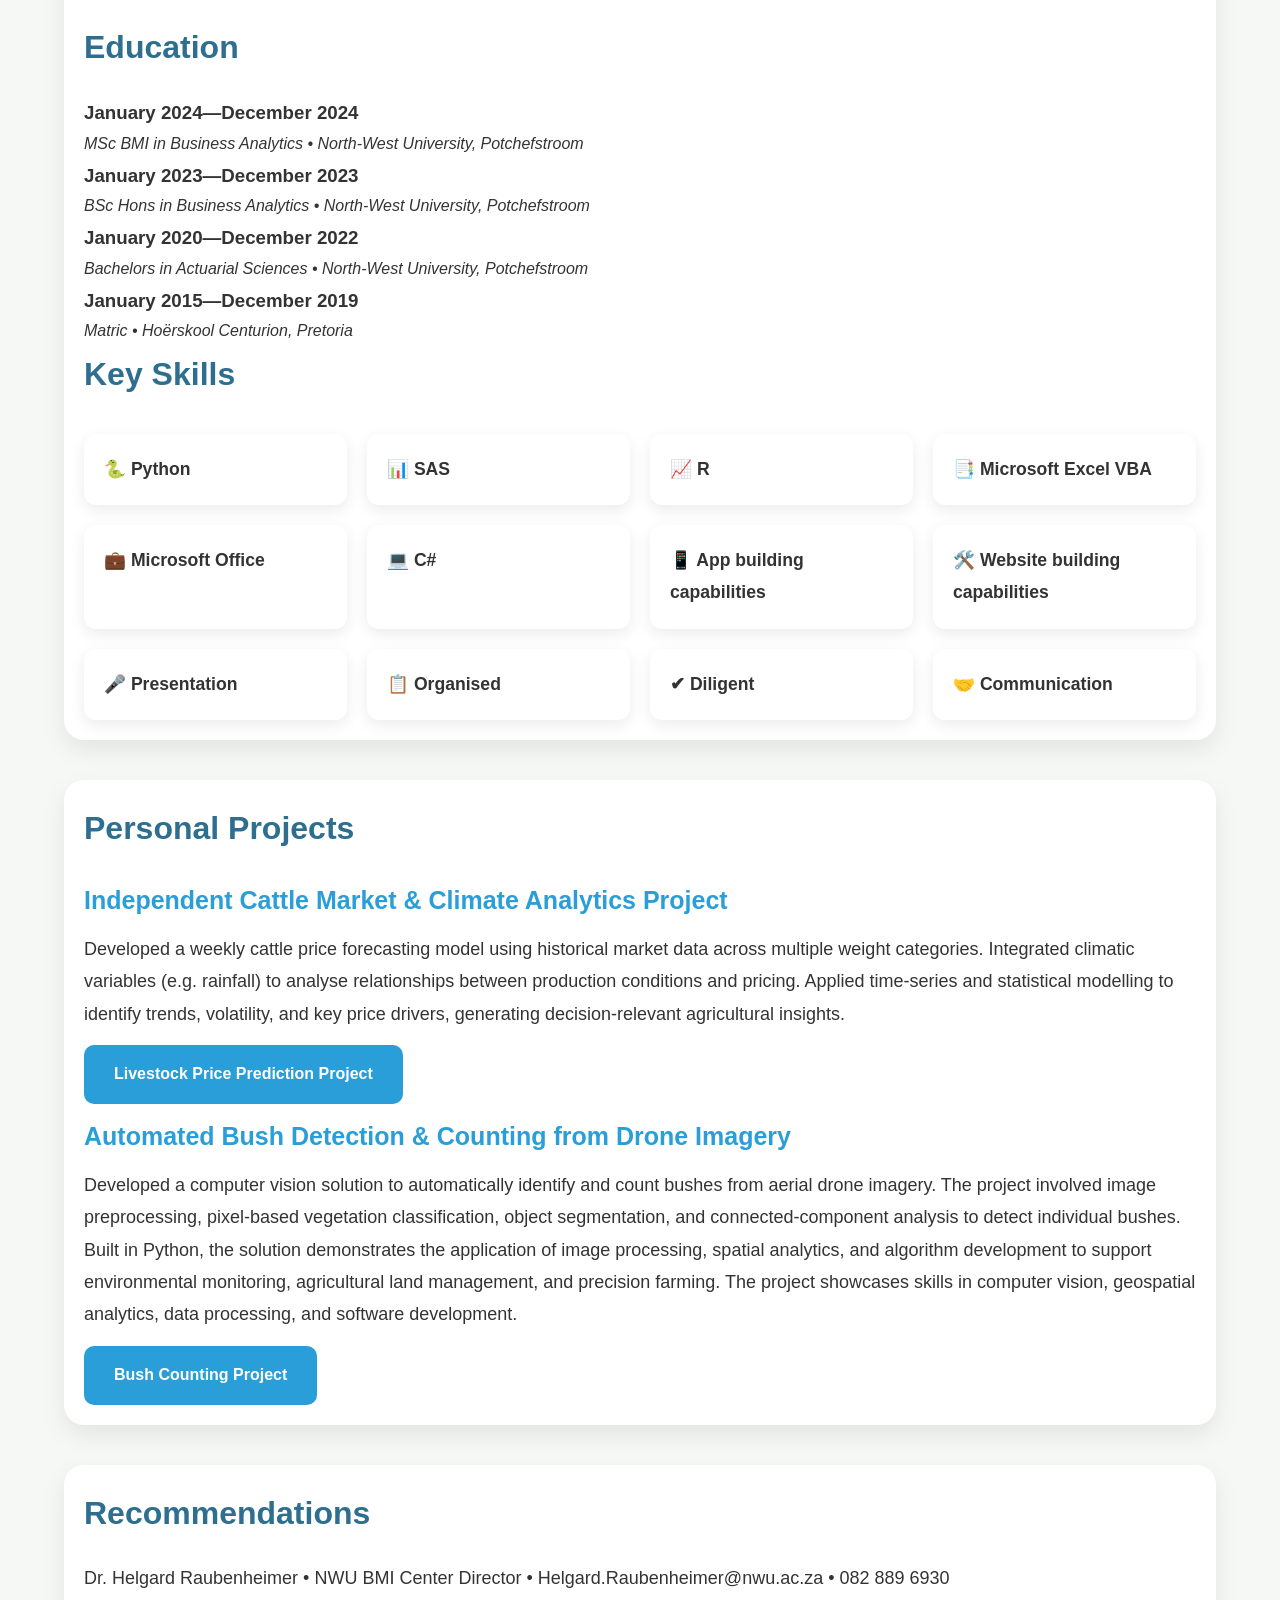
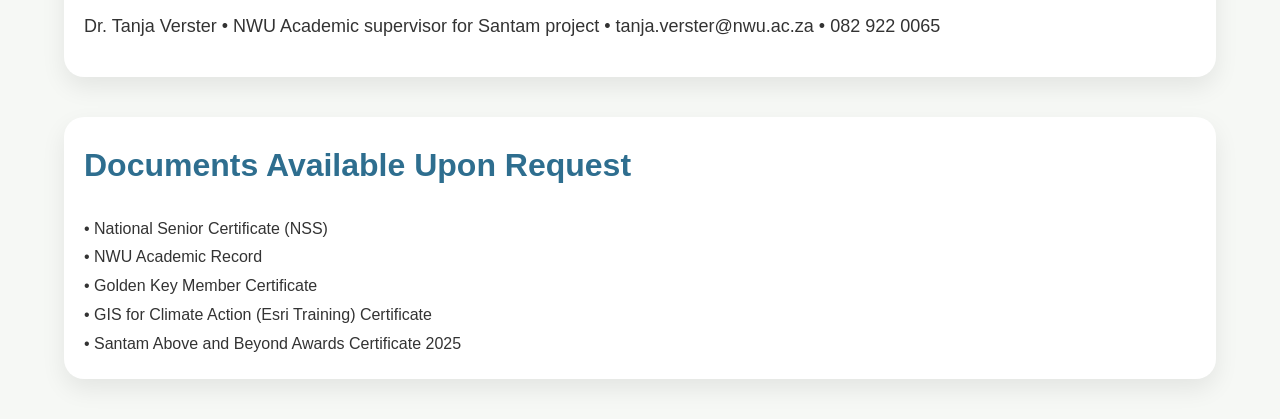
==== commit 878fe199: "Refactor index.html structure and add project details Reorganized contact, profile, experience, educ" ====
--- a/index.html
+++ b/index.html
@@ -18,132 +18,129 @@
         </p>
     </header>
 
-    <body>
-        <section id="contact">
-            <div class="contact-container">
+    <section id="contact">
+        <div class="contact-container">
 
-                <div class="contact-left">
-                    <img src="Portfolio image.png" alt="Savannah Erasmus">
-                </div>
+            <div class="contact-left">
+                <img src="Portfolio image.png" alt="Savannah Erasmus">
+            </div>
 
-                <div class="contact-right">
-                    <p><strong>Location:</strong> Die Wilgers, Pretoria, South Africa</p>
-                    <p><strong>Email:</strong> savannah17.combrinck@gmail.com</p>
-                    <p><strong>Phone:</strong> 082 091 3308</p>
-                    <p><strong>LinkedIn:</strong> www.linkedin.com/in/savannah-combrinck-515091259 </p>
-                    <!-- <p><strong>GitHub:</strong> Your GitHub URL</p> -->
-                </div>
+            <div class="contact-right">
+                <p><strong>Location:</strong> Die Wilgers, Pretoria, South Africa</p>
+                <p><strong>Email:</strong> savannah17.combrinck@gmail.com</p>
+                <p><strong>Phone:</strong> 082 091 3308</p>
+                <p><strong>LinkedIn:</strong> www.linkedin.com/in/savannah-combrinck-515091259 </p>
+                <!-- <p><strong>GitHub:</strong> Your GitHub URL</p> -->
+            </div>
 
-            </div>
-        </section>
-        <section>
-            <h1>Profile</h1>
-            <p>
-                Highly versatile, enthusiastic, and reliable professional with a strong work ethic and a passion for 
-                mathematics, statistics, agriculture, music and javelin. I approach every task with dedication and attention 
-                to detail. I value balance in life, finding equal importance in my professional growth, sporting pursuits, 
-                and relationships with those around me. As a curious, eager-learner and team-player, I thrive for consistent 
-                high-quality results.
-            </p>
+        </div>
+    </section>
+    <section>
+        <h1>Profile</h1>
+        <p>
+            Highly versatile, enthusiastic, and reliable professional with a strong work ethic and a passion for 
+            mathematics, statistics, agriculture, music and javelin. I approach every task with dedication and attention 
+            to detail. I value balance in life, finding equal importance in my professional growth, sporting pursuits, 
+            and relationships with those around me. As a curious, eager-learner and team-player, I thrive for consistent 
+            high-quality results.
+        </p>
 
-            <h1>Experience</h1>
-            <h3>January 2025—Present</h3>
-            <em>Actuarial analyst • Santam Group Underwriting • 1 Alice Lane, Sandton, Johannesburg, Gauteng </em>
-            <p>Worked on live simulations, system management and integrations. Developed a Shapley decomposition framework 
-                to quantify the contribution of rating factors to premium changes within a multi-period insurance pricing 
-                simulation.</p>
-            <h3>July 2024—December 2024</h3>
-            <em>Graduate • Santam Group Underwriting • Tyger Valley, Bellville, Western Cape</em>
-            <p>Project associated with developing a multi-period simulation framework for short-term insurance pricing.</p>
-            <h3>January 2024—June 2024</h3>
-            <em>Student project • Akademia, Pretoria • Potchefstroom</em>
-            <p>Member of a three-person team developing a prototype student risk identification and tracking system. The 
-                system identifies students at risk of failing based on multiple factors and supports monitoring and 
-                follow-up interventions.</p>
-            <h3>2022—2024</h3>
-            <em>Student assistant • North-West University, Potchefstroom</em>
-            <p>Student assistant for second year students in Financial Management and honour students in Statistics, respectively for mostly marking tests.</p>
+        <h1>Experience</h1>
+        <h3>January 2025—Present</h3>
+        <em>Actuarial analyst • Santam Group Underwriting • 1 Alice Lane, Sandton, Johannesburg, Gauteng </em>
+        <p>Worked on live simulations, system management and integrations. Developed a Shapley decomposition framework 
+            to quantify the contribution of rating factors to premium changes within a multi-period insurance pricing 
+            simulation.</p>
+        <h3>July 2024—December 2024</h3>
+        <em>Graduate • Santam Group Underwriting • Tyger Valley, Bellville, Western Cape</em>
+        <p>Project associated with developing a multi-period simulation framework for short-term insurance pricing.</p>
+        <h3>January 2024—June 2024</h3>
+        <em>Student project • Akademia, Pretoria • Potchefstroom</em>
+        <p>Member of a three-person team developing a prototype student risk identification and tracking system. The 
+            system identifies students at risk of failing based on multiple factors and supports monitoring and 
+            follow-up interventions.</p>
+        <h3>2022—2024</h3>
+        <em>Student assistant • North-West University, Potchefstroom</em>
+        <p>Student assistant for second year students in Financial Management and honour students in Statistics, respectively for mostly marking tests.</p>
 
-            <h1>Education</h1>
-            <h3>January 2024—December 2024</h3>
-            <em>MSc BMI in Business Analytics • North-West University, Potchefstroom   </em>
-            
-            <h3>January 2023—December 2023</h3>
-            <em>BSc Hons in Business Analytics • North-West University, Potchefstroom  </em>
+        <h1>Education</h1>
+        <h3>January 2024—December 2024</h3>
+        <em>MSc BMI in Business Analytics • North-West University, Potchefstroom   </em>
+        
+        <h3>January 2023—December 2023</h3>
+        <em>BSc Hons in Business Analytics • North-West University, Potchefstroom  </em>
 
-            <h3>January 2020—December 2022</h3>
-            <em>Bachelors in Actuarial Sciences • North-West University, Potchefstroom  </em>
+        <h3>January 2020—December 2022</h3>
+        <em>Bachelors in Actuarial Sciences • North-West University, Potchefstroom  </em>
 
-            <h3>January 2015—December 2019</h3>
-            <em>Matric • Hoërskool Centurion, Pretoria  </em>
+        <h3>January 2015—December 2019</h3>
+        <em>Matric • Hoërskool Centurion, Pretoria  </em>
 
-            <h1>Key Skills</h1>
-            <div class="skills-grid">
-                <div class="skill-card">🐍 Python</div>
-                <div class="skill-card">📊 SAS</div>
-                <div class="skill-card">📈 R</div>
-                <div class="skill-card">📑 Microsoft Excel VBA</div>
-                <div class="skill-card">💼 Microsoft Office</div>
-                <div class="skill-card">💻 C#</div>
-                <div class="skill-card">📱 App building capabilities</div>
-                <div class="skill-card">🛠️ Website building capabilities</div>
-                <div class="skill-card">🎤 Presentation</div>
-                <div class="skill-card">📋 Organised</div>
-                <div class="skill-card">✔ Diligent</div>
-                <div class="skill-card">🤝 Communication</div>
-            </div>
-        </section>
+        <h1>Key Skills</h1>
+        <div class="skills-grid">
+            <div class="skill-card">🐍 Python</div>
+            <div class="skill-card">📊 SAS</div>
+            <div class="skill-card">📈 R</div>
+            <div class="skill-card">📑 Microsoft Excel VBA</div>
+            <div class="skill-card">💼 Microsoft Office</div>
+            <div class="skill-card">💻 C#</div>
+            <div class="skill-card">📱 App building capabilities</div>
+            <div class="skill-card">🛠️ Website building capabilities</div>
+            <div class="skill-card">🎤 Presentation</div>
+            <div class="skill-card">📋 Organised</div>
+            <div class="skill-card">✔ Diligent</div>
+            <div class="skill-card">🤝 Communication</div>
+        </div>
+    </section>
 
-        <section id="personal-project">
-            <h1>Personal Projects</h1>
-            <h2>Independent Cattle Market & Climate Analytics Project</h2>
-            <p>Developed a weekly cattle price forecasting model using historical market data across multiple weight 
-                categories. Integrated climatic variables (e.g. rainfall) to analyse relationships between production 
-                conditions and pricing. Applied time-series and statistical modelling to identify trends, volatility, and 
-                key price drivers, generating decision-relevant agricultural insights.</p>
-            <a href="Cattle_Price_Project/index_homepage.html" class="button">
-                Livestock Price Prediction Project
-            </a>        
+    <section id="personal-project">
+        <h1>Personal Projects</h1>
+        <h2>Independent Cattle Market & Climate Analytics Project</h2>
+        <p>Developed a weekly cattle price forecasting model using historical market data across multiple weight 
+            categories. Integrated climatic variables (e.g. rainfall) to analyse relationships between production 
+            conditions and pricing. Applied time-series and statistical modelling to identify trends, volatility, and 
+            key price drivers, generating decision-relevant agricultural insights.</p>
+        <a href="Cattle_Price_Project/index_homepage.html" class="button">
+            Livestock Price Prediction Project
+        </a>        
 
 
-            <h2>Automated Bush Detection & Counting from Drone Imagery</h2>
-            <p>Developed a computer vision solution to automatically identify and count bushes from aerial drone imagery. 
-                The project involved image preprocessing, pixel-based vegetation classification, object segmentation, and 
-                connected-component analysis to detect individual bushes. Built in Python, the solution demonstrates the 
-                application of image processing, spatial analytics, and algorithm development to support environmental 
-                monitoring, agricultural land management, and precision farming. The project showcases skills in computer 
-                vision, geospatial analytics, data processing, and software development.</p>
-            <a href="Bush_Count_Project/index_homepage.html" class="button">
-                Bush Counting Project
-            </a>        
-        </section>
-        <section>
-            <h1>Recommendations</h1>
-            <p>Dr. Helgard Raubenheimer • NWU BMI Center Director • Helgard.Raubenheimer@nwu.ac.za • 082 889 6930</p>
-            <p>Dr. Tanja Verster • NWU Academic supervisor for Santam project • tanja.verster@nwu.ac.za • 082 922 0065</p>
-        </section>
+        <h2>Automated Bush Detection & Counting from Drone Imagery</h2>
+        <p>Developed a computer vision solution to automatically identify and count bushes from aerial drone imagery. 
+            The project involved image preprocessing, pixel-based vegetation classification, object segmentation, and 
+            connected-component analysis to detect individual bushes. Built in Python, the solution demonstrates the 
+            application of image processing, spatial analytics, and algorithm development to support environmental 
+            monitoring, agricultural land management, and precision farming. The project showcases skills in computer 
+            vision, geospatial analytics, data processing, and software development.</p>
+        <a href="Bush_Count_Project/index_homepage.html" class="button">
+            Bush Counting Project
+        </a>        
+    </section>
+    <section>
+        <h1>Recommendations</h1>
+        <p>Dr. Helgard Raubenheimer • NWU BMI Center Director • Helgard.Raubenheimer@nwu.ac.za • 082 889 6930</p>
+        <p>Dr. Tanja Verster • NWU Academic supervisor for Santam project • tanja.verster@nwu.ac.za • 082 922 0065</p>
+    </section>
 
-        <section class="documents">
-            <h1>Documents Available Upon Request</h1>
-            <div class="document-grid">
-                <div class="document-item">
-                    National Senior Certificate (NSS)
-                </div>
-                <div class="document-item">
-                    NWU Academic Record
-                </div>
-                <div class="document-item">
-                    Golden Key Member Certificate
-                </div>
-                <div class="document-item">
-                    GIS for Climate Action (Esri Training) Certificate
-                </div>
-                <div class="document-item">
-                    Santam Above and Beyond Awards Certificate 2025
-                </div>
+    <section class="documents">
+        <h1>Documents Available Upon Request</h1>
+        <div class="document-grid">
+            <div class="document-item">
+                 • National Senior Certificate (NSS)
             </div>
-        </section>
-    </body>
-
+            <div class="document-item">
+                 • NWU Academic Record
+            </div>
+            <div class="document-item">
+                 • Golden Key Member Certificate
+            </div>
+            <div class="document-item">
+                 • GIS for Climate Action (Esri Training) Certificate
+            </div>
+            <div class="document-item">
+                 • Santam Above and Beyond Awards Certificate 2025
+            </div>
+        </div>
+    </section>
 </body>
 </html>
--- a/style.css
+++ b/style.css
@@ -125,6 +125,7 @@
     font-size:18px;
     cursor:pointer;
     transition:0.3s;
+    margin-bottom:10px;
 }
 button:hover{
     background:var(--primary);
@@ -151,6 +152,7 @@
 
 section h2{
     color:var(--secondary);
+    margin-top:10px;
     margin-bottom:10px;
     font-size:25px;
 }
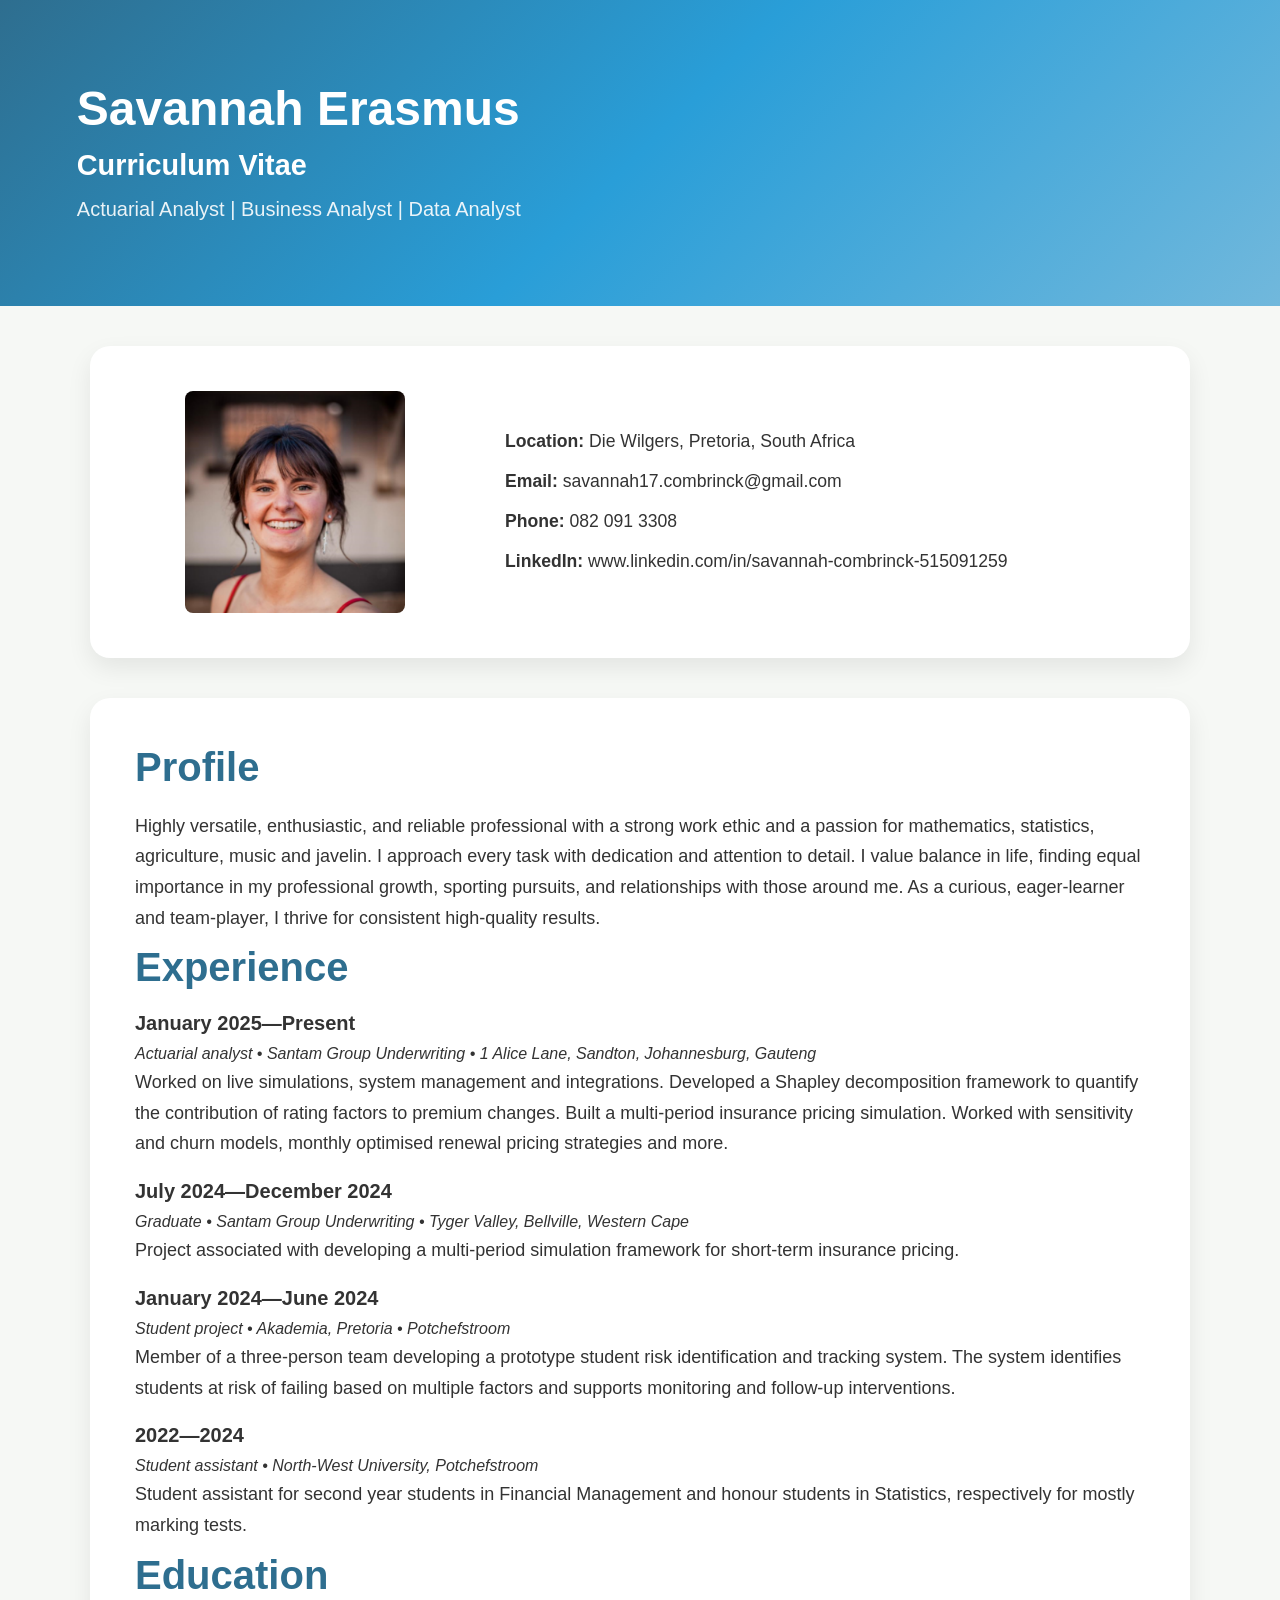
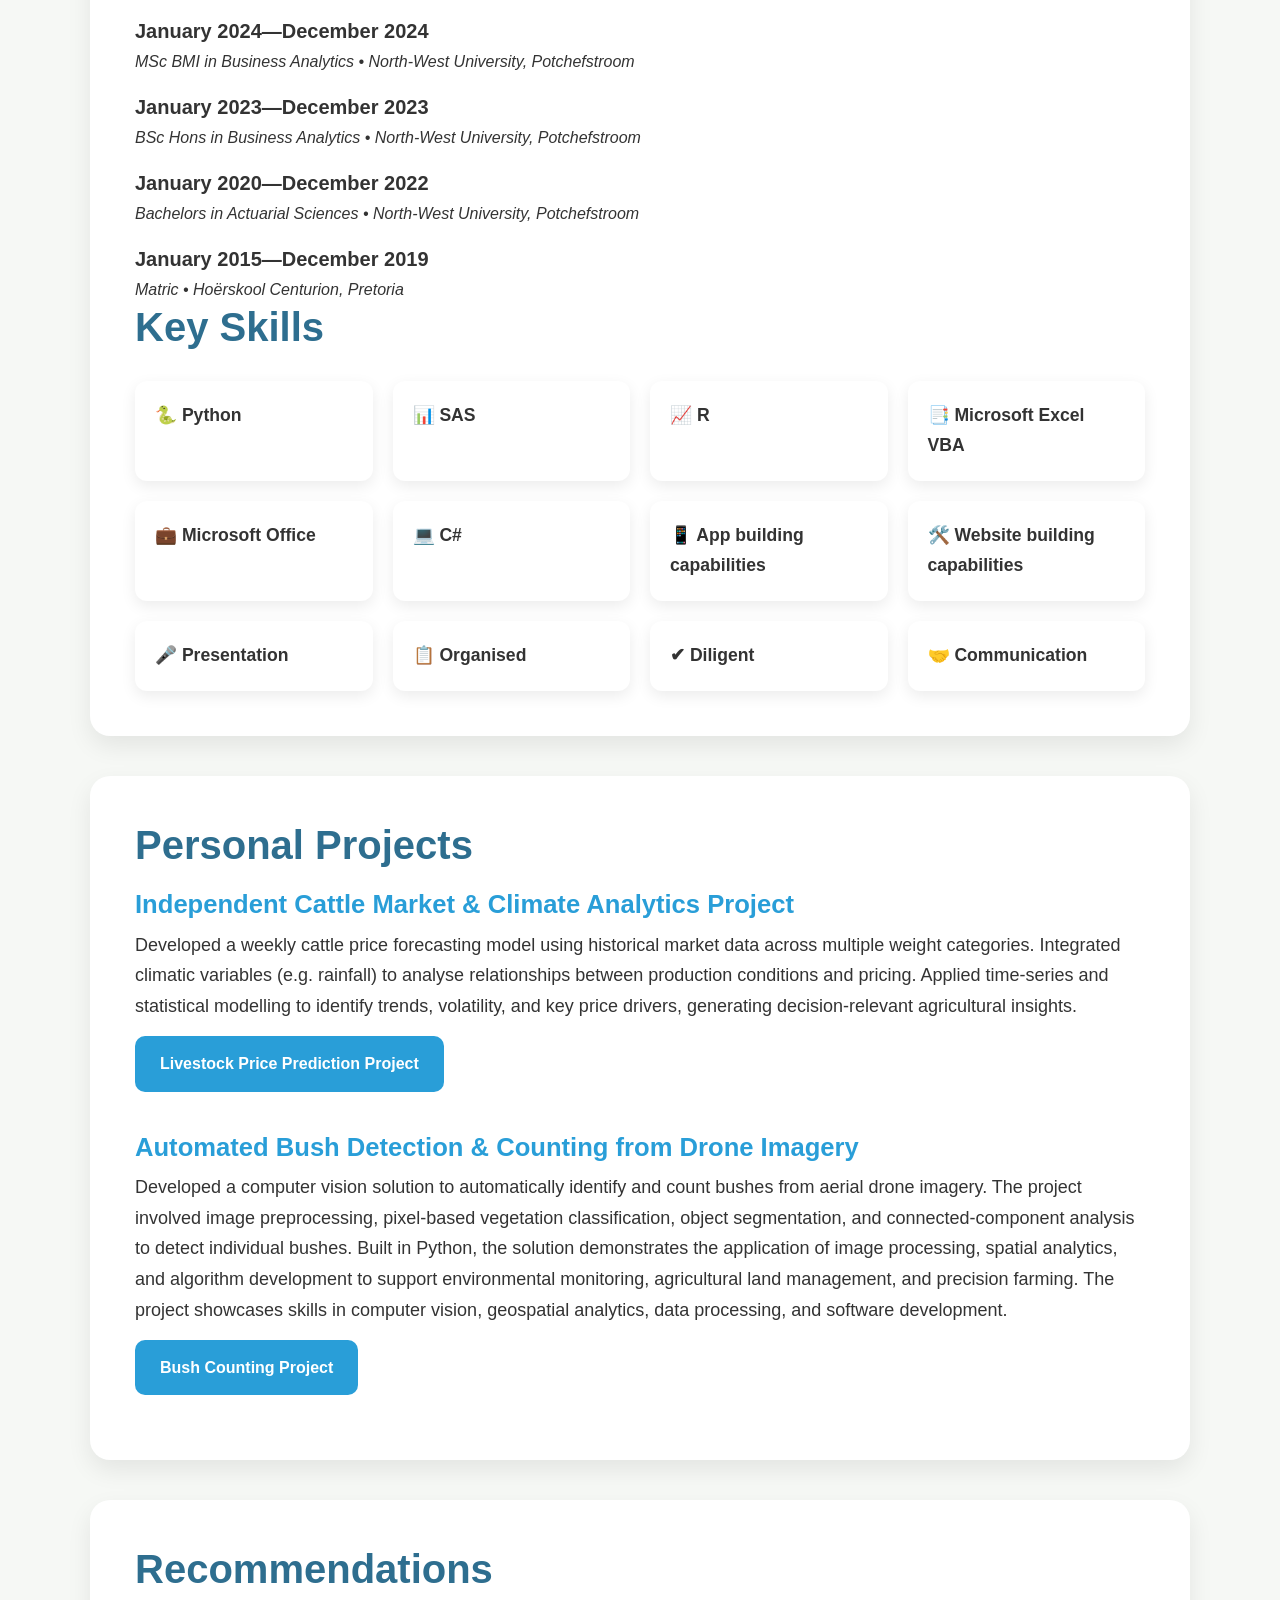
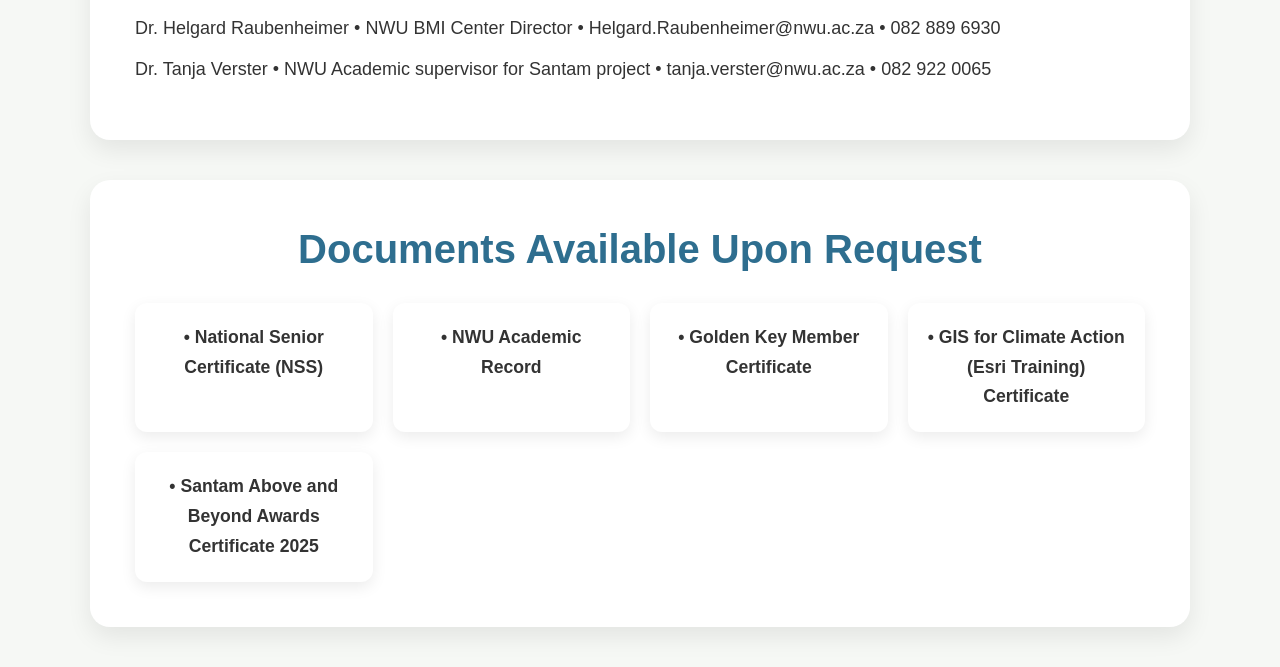
==== commit eb5652f5: "Revise experience details in index.html Updated experience description to reflect new contributions " ====
--- a/index.html
+++ b/index.html
@@ -49,8 +49,8 @@
         <h3>January 2025—Present</h3>
         <em>Actuarial analyst • Santam Group Underwriting • 1 Alice Lane, Sandton, Johannesburg, Gauteng </em>
         <p>Worked on live simulations, system management and integrations. Developed a Shapley decomposition framework 
-            to quantify the contribution of rating factors to premium changes within a multi-period insurance pricing 
-            simulation.</p>
+            to quantify the contribution of rating factors to premium changes. Built a multi-period insurance pricing 
+            simulation. Worked with sensitivity and churn models, monthly optimised renewal pricing strategies and more. </p>
         <h3>July 2024—December 2024</h3>
         <em>Graduate • Santam Group Underwriting • Tyger Valley, Bellville, Western Cape</em>
         <p>Project associated with developing a multi-period simulation framework for short-term insurance pricing.</p>
--- a/style.css
+++ b/style.css
@@ -1,252 +1,374 @@
-/* ===========================
-   Theme Colours
-=========================== */
-:root {
-
-    --primary: #2e6e8f;
-    --secondary: #299ed8;
-    --accent: #71b8dc;
-
-    --background: #f6f8f5;
-    --card-background: #ffffff;
-
-    --text-dark: #333333;
-    --text-light: #666666;
-
-    --shadow: rgba(0,0,0,0.08);
-
+/* ========================================================= PORTFOLIO WEBSITE - GLOBAL STYLES Savannah Erasmus ========================================================= */
+/* ========================================================= DESIGN VARIABLES ========================================================= */ 
+:root { /* =========================== Theme Colours =========================== */ 
+   --primary: #2e6e8f; 
+   --secondary: #299ed8; 
+   --accent: #71b8dc; 
+   --background: #f6f8f5; 
+   --card-background: #ffffff; 
+   --text-dark: #333333; 
+   --text-light: #666666; 
+   --shadow: rgba(0, 0, 0, 0.08); 
+/* =========================== Page Layout =========================== */ 
+   --page-width: 1100px; 
+   --page-width-percent: 90%; 
+   --section-margin: clamp(25px, 4vw, 40px); 
+   --section-padding: clamp(25px, 4vw, 45px); 
+   --content-gap: clamp(20px, 4vw, 50px); 
+/* =========================== Spacing =========================== */ 
+   --spacing-xs: 5px; 
+   --spacing-small: 10px; 
+   --spacing-medium: 20px; 
+   --spacing-large: 40px; 
+   --spacing-xl: 60px; 
+/* =========================== Typography =========================== */ 
+   --font-family: Arial, Helvetica, sans-serif; 
+   --body-font-size: clamp(1rem, 1.6vw, 1.125rem); 
+   --small-font-size: clamp(0.9rem, 1.4vw, 1rem); 
+   --h1-font-size: clamp(1.8rem, 4vw, 2.5rem); 
+   --h2-font-size: clamp(1.35rem, 3vw, 1.6rem); 
+   --h3-font-size: clamp(1.05rem, 2vw, 1.25rem); 
+   --header-title-size: clamp(2.2rem, 6vw, 3rem); 
+   --header-subtitle-size: clamp(1.3rem, 3vw, 1.8rem); 
+   --header-text-size: clamp(1rem, 2vw, 1.25rem); 
+   --line-height: 1.7; 
+   --heading-line-height: 1.2; 
+/* =========================== Border Radius =========================== */ 
+   --section-radius: 20px; 
+   --card-radius: 12px; 
+   --button-radius: 10px; 
+   --image-radius: 8px; 
+/* =========================== Shadows =========================== */ 
+   --section-shadow: 0px 10px 25px var(--shadow); 
+   --card-shadow: 0px 5px 15px var(--shadow); 
+   --card-shadow-hover: 0px 10px 25px rgba(0, 0, 0, 0.15); 
+/* =========================== Grid =========================== */ 
+   --grid-gap: 20px; 
+   --skills-min-width: 200px; 
+   --documents-min-width: 220px; 
+/* =========================== Images =========================== */ 
+   --profile-image-width: 220px; 
+/* =========================== Buttons =========================== */ 
+   --button-padding-y: 14px; 
+   --button-padding-x: 25px; } 
+/* ========================================================= GLOBAL RESET ========================================================= */ 
+* { 
+   margin: 0; 
+   padding: 0; 
+   box-sizing: 
+   border-box; 
+} 
+html { 
+   scroll-behavior: smooth; 
+} 
+body { 
+   font-family: var(--font-family); 
+   background: var(--background); 
+   color: var(--text-dark); 
+   line-height: var(--line-height); 
+   overflow-x: hidden; 
+} 
+/* ========================================================= GLOBAL TYPOGRAPHY ========================================================= */ 
+h1, h2, h3 { 
+   line-height: var(--heading-line-height); 
+} 
+p, li { 
+   font-size: var(--body-font-size); 
+} 
+/* ========================================================= HEADER ========================================================= */ 
+header { 
+   background: linear-gradient( 135deg, var(--primary), var(--secondary), var(--accent) ); 
+   color: white; 
+   text-align: left; 
+   padding: clamp(50px, 8vw, 80px) clamp(20px, 6vw, 80px); 
+} 
+header h1 { 
+   font-size: var(--header-title-size); 
+   margin-bottom: var(--spacing-small); 
+} 
+header h2 { 
+   font-size: var(--header-subtitle-size); 
+   margin-bottom: var(--spacing-small); 
+} 
+header p { 
+   font-size: var(--header-text-size); 
+   opacity: 0.9; 
+} 
+/* ========================================================= CONTACT SECTION ========================================================= */ 
+#contact { 
+   width: var(--page-width-percent); 
+   max-width: var(--page-width); 
+   margin: var(--section-margin) auto; 
+   padding: var(--section-padding); 
+} 
+.contact-container { 
+   display: grid; 
+   grid-template-columns: minmax(180px, 1fr) minmax(0, 2fr); 
+   gap: var(--content-gap); 
+   align-items: center; 
+} 
+.contact-left { 
+   text-align: center; 
+} 
+.contact-left img { 
+   width: min( var(--profile-image-width), 100% ); 
+   height: auto; 
+   border-radius: var(--image-radius); 
+   display: block; 
+   margin: 0 auto; 
+} 
+.contact-right { 
+   min-width: 0; 
+} 
+.contact-right p { 
+   margin: var(--spacing-small) 0; 
+   font-size: clamp(1rem, 1.8vw, 1.1rem); 
+   overflow-wrap: anywhere; 
+} 
+/* ========================================================= GENERAL CONTENT SECTIONS ========================================================= */ 
+section { 
+   background: var(--card-background); 
+   width: var(--page-width-percent); 
+   max-width: var(--page-width); 
+   margin: var(--section-margin) auto; 
+   padding: var(--section-padding); 
+   border-radius: var(--section-radius); 
+   box-shadow: var(--section-shadow); 
+} 
+section h1 { 
+   color: var(--primary); 
+   margin-bottom: var(--spacing-medium); 
+   font-size: var(--h1-font-size); 
+} section h2 { 
+   color: var(--secondary); 
+   margin-top: var(--spacing-medium); 
+   margin-bottom: var(--spacing-small); 
+   font-size: var(--h2-font-size); 
+} 
+section h3 { 
+   margin-top: var(--spacing-medium); 
+   margin-bottom: var(--spacing-xs); 
+   font-size: var(--h3-font-size); 
+} 
+section p { 
+   font-size: var(--body-font-size); 
+   margin-bottom: var(--spacing-small); 
+   overflow-wrap: break-word; 
+} 
+/* ========================================================= LISTS ========================================================= */ 
+ul { 
+   padding-left: 25px; 
+   font-size: var(--body-font-size); 
+} 
+li { 
+   margin-bottom: var(--spacing-small); 
+} 
+/* ========================================================= IMAGES ========================================================= */ 
+section img { 
+   display: block; 
+   max-width: 100%; 
+   height: auto; 
+   margin: 0 auto; 
+} 
+/* ========================================================= BUTTONS ========================================================= */ 
+.button { 
+   display: inline-block; 
+   background: var(--secondary); 
+   color: white; 
+   text-decoration: none; 
+   padding: var(--button-padding-y) var(--button-padding-x); 
+   border-radius: var(--button-radius); 
+   font-weight: bold; 
+   margin-top: var(--spacing-xs); 
+   margin-bottom: var(--spacing-medium); 
+   transition: 0.3s ease; 
+   max-width: 100%; 
+} 
+.button:hover { 
+   background: var(--primary); 
+   transform: translateY(-2px); 
+} 
+/* ========================================================= STANDARD BUTTON ========================================================= */ 
+button { 
+   background: var(--secondary); 
+   color: white; 
+   border: none; 
+   padding: 16px 35px; 
+   border-radius: 40px; 
+   font-size: clamp(1rem, 2vw, 1.125rem); 
+   cursor: pointer; 
+   transition: 0.3s; 
+   margin-bottom: var(--spacing-small); 
+} 
+button:hover { 
+   background: var(--primary); 
+   transform: translateY(-3px); 
+} 
+/* ========================================================= SKILLS ========================================================= */ 
+#skills { 
+   padding: clamp(30px, 5vw, 60px); 
+   text-align: center; 
+} 
+.skills-grid { 
+   display: grid; 
+   grid-template-columns: repeat( auto-fit, minmax( var(--skills-min-width), 1fr ) ); 
+   gap: var(--grid-gap); 
+   margin-top: 30px; 
+} 
+.skill-card { 
+   background: var(--card-background); 
+   padding: var(--spacing-medium); 
+   border-radius: var(--card-radius); 
+   box-shadow: var(--card-shadow); 
+   font-size: clamp(1rem, 1.5vw, 1.1rem); 
+   font-weight: 600; 
+   transition: 0.3s; 
+   overflow-wrap: break-word; 
+} 
+.skill-card:hover { 
+   transform: translateY(-5px); 
+   box-shadow: var(--card-shadow-hover); 
+} 
+/* ========================================================= DOCUMENTS ========================================================= */ 
+.documents { 
+   text-align: center; 
+} 
+.document-grid { 
+   display: grid; 
+   grid-template-columns: repeat( auto-fit, minmax( var(--documents-min-width), 1fr ) ); 
+   gap: var(--grid-gap); 
+   margin-top: 30px; 
+} 
+.document-item { 
+   background: var(--card-background); 
+   padding: var(--spacing-medium); 
+   border-radius: var(--card-radius); 
+   box-shadow: var(--card-shadow); 
+   font-size: clamp(1rem, 1.5vw, 1.1rem); 
+   font-weight: 600; 
+   overflow-wrap: break-word; 
+} 
+/* ========================================================= HERO ========================================================= */ 
+.hero { 
+   width: min( var(--page-width-percent), 900px ); 
+   margin: auto; 
+   text-align: center; 
+   padding: clamp(35px, 6vw, 70px) clamp(20px, 4vw, 50px); 
+   background: var(--card-background); 
+   border-radius: var(--section-radius); 
+   display: flex; 
+   flex-direction: column; 
+   justify-content: center; 
+   align-items: center; 
+   box-shadow: var(--section-shadow); 
+} 
+.hero h2 { 
+   font-size: clamp(1.8rem, 5vw, 2.4rem); 
+   margin-bottom: var(--spacing-medium); 
+} 
+.hero p { 
+   font-size: clamp(1rem, 2vw, 1.25rem); 
+   color: var(--text-dark); 
+   margin-bottom: var(--spacing-large); 
+   max-width: 750px; 
+} 
+/* ========================================================= HERO WITH SIDE IMAGES ========================================================= */ 
+.hero-wrapper { 
+   display: grid; 
+   grid-template-columns: 25% 50% 25%; 
+   align-items: stretch; 
+   width: 100%; 
+   margin: var(--section-margin) auto; 
+   min-height: 350px; 
+} 
+.hero-image-container { 
+   display: flex; 
+   justify-content: center; 
+   align-items: center;
+   overflow: hidden;
+} 
+.hero-image { 
+   width: 100%; 
+   height: 100%; 
+   object-fit: cover; 
+} 
+/* ========================================================= FOOTER ========================================================= */ 
+footer { 
+   text-align: center; 
+   padding: 40px 20px; 
+   color: var(--text-light); 
+} 
+/* ========================================================= TABLET RESPONSIVENESS ========================================================= */ 
+@media (max-width: 768px) { 
+   /* =========================== Header =========================== */ 
+   header { 
+      text-align: center; 
+   } 
+   /* =========================== Sections =========================== */ 
+   section { width: 92%; } 
+   /* =========================== Contact =========================== */ 
+   .contact-container { 
+      grid-template-columns: 1fr; 
+      text-align: center; 
+   } 
+   .contact-left { margin-bottom: var(--spacing-small); } 
+   .contact-right { text-align: left; } 
+   /* =========================== Hero =========================== */ 
+   .hero-wrapper { 
+      grid-template-columns: 1fr; 
+      min-height: auto; 
+   } 
+   .hero-image-container { display: none; } 
+   .hero { width: 92%; margin: 30px auto; } 
+   /* =========================== Skills =========================== */ 
+   .skills-grid { grid-template-columns: repeat( 2, minmax(0, 1fr) ); } 
+   /* =========================== Documents =========================== */ 
+   .document-grid { grid-template-columns: repeat( 2, minmax(0, 1fr) ); } 
+} 
+/* ========================================================= PHONE RESPONSIVENESS ========================================================= */ 
+@media (max-width: 480px) { 
+   /* =========================== Body =========================== */ 
+   body { line-height: 1.6; } 
+   /* =========================== Header =========================== */ 
+   header { padding: 45px 20px; } 
+   header h1 { font-size: 2rem; } 
+   header h2 { font-size: 1.25rem; } 
+   header p { font-size: 1rem; } 
+   /* =========================== Sections =========================== */ 
+   section { 
+      width: calc(100% - 24px); 
+      margin: 20px auto; 
+      padding: 22px 18px; 
+      border-radius: 15px; } 
+   /* =========================== Contact =========================== */ 
+   #contact { width: calc(100% - 24px); padding: 25px 18px; } 
+   .contact-container { gap: var(--spacing-medium); } 
+   .contact-left img { width: 180px; } 
+   .contact-right { text-align: left; } 
+   /* =========================== Section Headings =========================== */ 
+   section h1 { font-size: 1.7rem; margin-bottom: 15px; } 
+   section h2 { font-size: 1.3rem; margin-top: var(--spacing-medium); } 
+   section h3 { font-size: 1.05rem; } 
+   /* =========================== Paragraphs =========================== */ 
+   section p { font-size: 1rem; line-height: 1.7; } 
+   /* =========================== Buttons =========================== */ 
+   .button { 
+      display: block; 
+      width: 100%; 
+      text-align: center; 
+      padding: 13px 15px; 
+      font-size: 0.95rem; 
+   } 
+   /* =========================== Skills =========================== */ 
+   .skills-grid { grid-template-columns: 1fr; gap: 15px; } 
+   .skill-card { padding: 16px; font-size: 1rem; }
+   /* =========================== Documents =========================== */ 
+   .document-grid { grid-template-columns: 1fr; gap: 15px; } 
+   .document-item { padding: 16px; font-size: 1rem; } 
+   /* =========================== Hero =========================== */ 
+   .hero { width: calc(100% - 24px); padding: 30px 20px; } 
+   .hero h2 { font-size: 1.8rem; } 
+   .hero p { font-size: 1rem; margin-bottom: 25px; } 
+   /* =========================== Footer =========================== */ 
+   footer { padding: 30px 15px; font-size: 0.9rem; } 
 }
-
-html {
-    scroll-behavior: smooth;
-}
-/* ===========================
-   General Page Styling
-=========================== */
-* {
-    margin: 0;
-    padding: 0;
-    box-sizing: border-box;
-}
-body {
-    font-family: Arial, Helvetica, sans-serif;
-    background: var(--background);
-    color: var(--text-dark);
-    line-height: 1.8;
-}
-
-/* ===========================
-   Header
-=========================== */
-header {
-    background: linear-gradient(135deg, var(--primary),
-        var(--secondary),
-        var(--accent));
-    color: white;
-    text-align: left;
-    padding: 80px 20px;
-}
-header h1{
-    font-size:48px;
-    margin-bottom:15px;
-}
-header p{
-    font-size:20px;
-    opacity:0.9;
-}
-
-#contact{
-    padding:60px 10%;
-}
-
-.contact-container{
-    display:grid;
-    grid-template-columns: 1fr 2fr;
-    gap:40px;
-    align-items:center;
-}
-
-.contact-left{
-    text-align:center;
-}
-
-.contact-left img{
-    width:220px;
-    border-radius:8px;
-}
-
-.contact-right p{
-    margin:12px 0;
-    font-size:1.1rem;
-}
-
-/* ===========================
-   Hero
-=========================== */
-.hero{
-    max-width:900px;
-    margin:auto;
-    text-align:center;
-    padding:70px 30px;
-}
-.hero h2{
-    font-size:38px;
-    margin-bottom:20px;
-}
-.hero p{
-    font-size:20px;
-    color:var(--text-light);
-    margin-bottom:40px;
-}
-.button {
-    display: inline-block;
-    background: var(--secondary);
-    color: white;
-    text-decoration: none;
-    padding: 15px 30px;
-    border-radius: 10px;
-    font-weight: bold;
-    transition: 0.3s ease;
-}
-.button:hover {
-    background: var(--primary);
-    transform: translateY(-2px);
-}
-
-/* ===========================
-   Button
-=========================== */
-button{
-    background:var(--secondary);
-    color:white;
-    border:none;
-    padding:16px 35px;
-    border-radius:40px;
-    font-size:18px;
-    cursor:pointer;
-    transition:0.3s;
-    margin-bottom:10px;
-}
-button:hover{
-    background:var(--primary);
-    transform:translateY(-3px);
-}
-
-/* ===========================
-   Content Sections
-=========================== */
-section{
-    background:var(--card-background);
-    width: 90%;
-    margin:40px auto;
-    padding:20px;
-    border-radius: 20px;
-    box-shadow: 0px 10px 25px var(--shadow);
-    box-sizing: border-box;
-}
-section h1{
-    color:var(--primary);
-    margin-bottom:20px;
-    font-size:32px;
-}
-
-section h2{
-    color:var(--secondary);
-    margin-top:10px;
-    margin-bottom:10px;
-    font-size:25px;
-}
-section p{
-    font-size:18px;
-    margin-bottom: 15px;
-}
-ul{
-    padding-left:25px;
-    font-size:18px;
-}
-li{
-    margin-bottom:12px;
-}
-section img{
-    display: block;
-    margin: 0 auto;
-}
-
-#skills{
-    padding:60px 10%;
-    text-align:center;
-}
-
-.skills-grid{
-    display:grid;
-    grid-template-columns:repeat(auto-fit, minmax(220px, 1fr));
-    gap:20px;
-    margin-top:30px;
-}
-
-.skill-card{
-    background:#fff;
-    padding:20px;
-    border-radius:12px;
-    box-shadow:0 5px 15px rgba(0,0,0,0.08);
-    font-size:1.1rem;
-    font-weight:600;
-    transition:0.3s;
-}
-
-.skill-card:hover{
-    transform:translateY(-5px);
-    box-shadow:0 10px 25px rgba(0,0,0,0.15);
-}
-
-/* ===========================
-   Footer
-=========================== */
-footer{
-    text-align:center;
-    padding:40px;
-    color:var(--text-light);
-}
-
-/* ===========================
-   Hero with side images
-=========================== */
-.hero-wrapper{
-    display:grid;
-    grid-template-columns: 25% 50% 25%;
-    align-items:stretch;
-    width: 100%;
-    margin:40px auto;
-    min-height: 350px;
-}
-.hero-image-container {
-    display:flex;
-    justify-content:center;
-    align-items:center;
-    overflow:hidden;
-}
-.hero-image {
-    width:100%;
-    height:100%;
-    object-fit:cover;
-}
-.hero {
-    background:var(--card-background);
-    border-radius:20px;
-    padding:50px;
-    display:flex;
-    flex-direction:column;
-    justify-content:center;
-    align-items:center;
-    text-align:center;
-    box-shadow:
-        0px 10px 25px var(--shadow);
-}
-.hero h2 {
-    font-size:38px;
-    margin-bottom:20px;
-}
-.hero p {
-    font-size:20px;
-    color:var(--text-dark);
-}
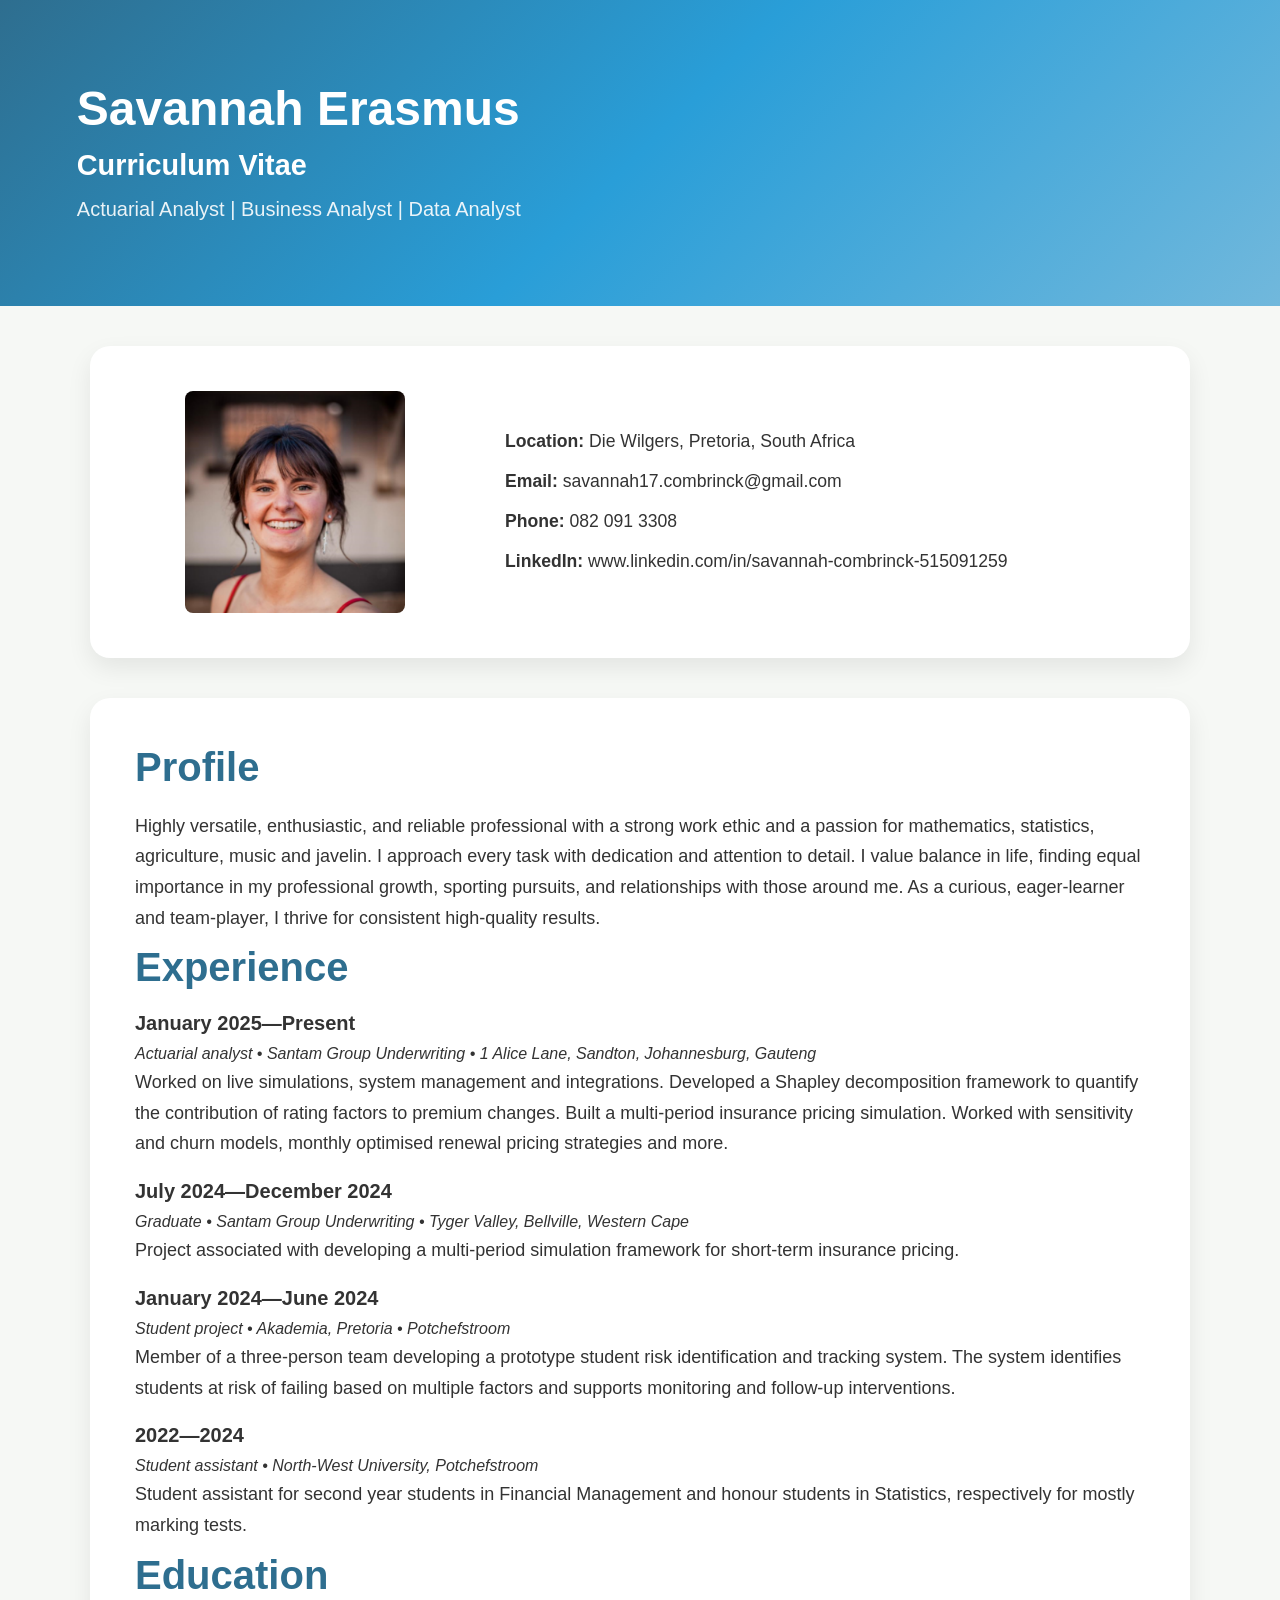
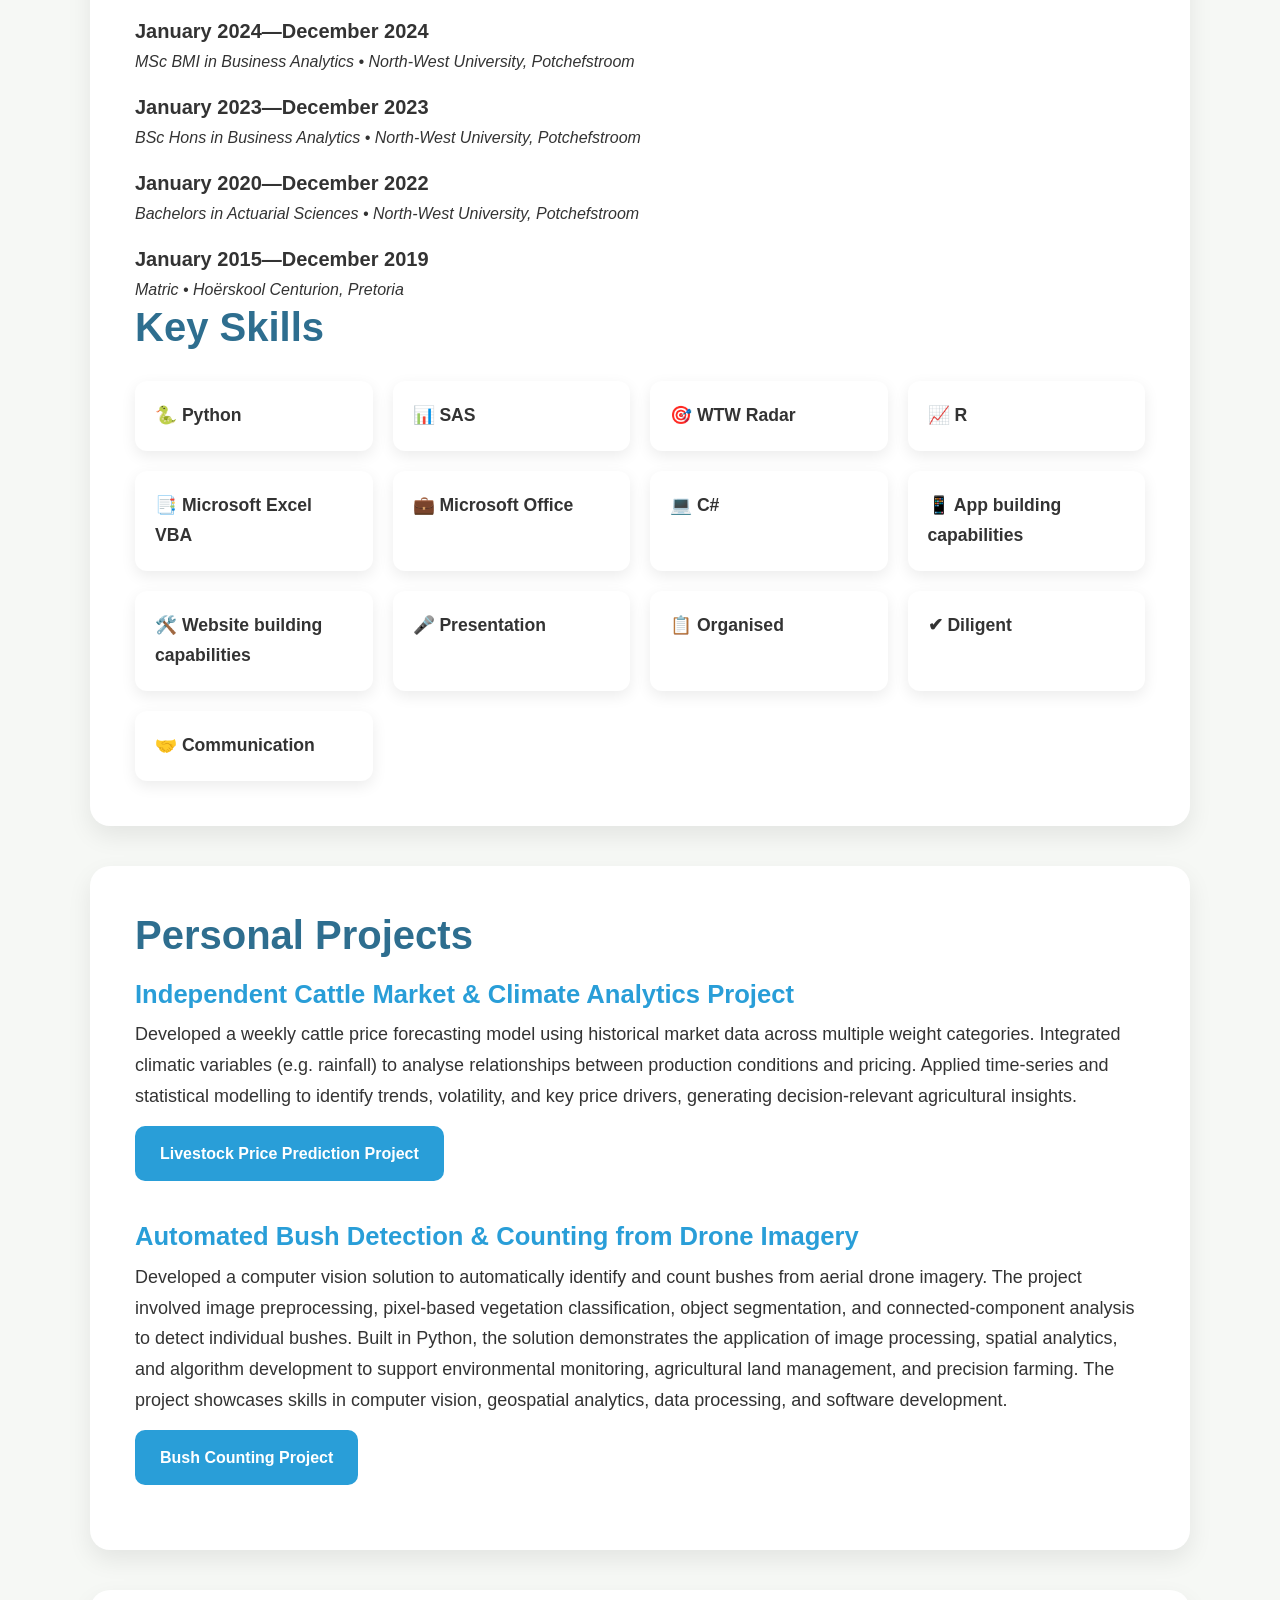
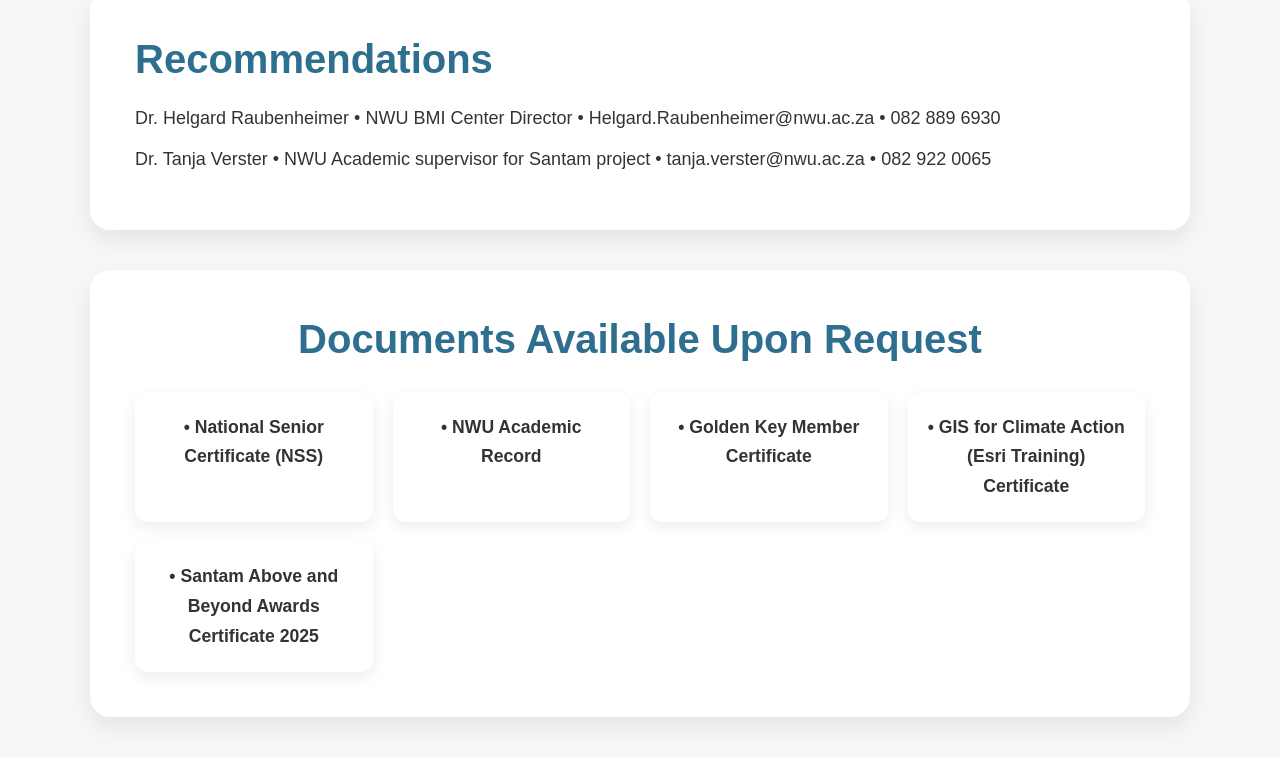
==== commit b4660189: "Update index.html" ====
--- a/index.html
+++ b/index.html
@@ -80,6 +80,7 @@
         <div class="skills-grid">
             <div class="skill-card">🐍 Python</div>
             <div class="skill-card">📊 SAS</div>
+            <div class="skill-card">🎯 WTW Radar</div>
             <div class="skill-card">📈 R</div>
             <div class="skill-card">📑 Microsoft Excel VBA</div>
             <div class="skill-card">💼 Microsoft Office</div>
